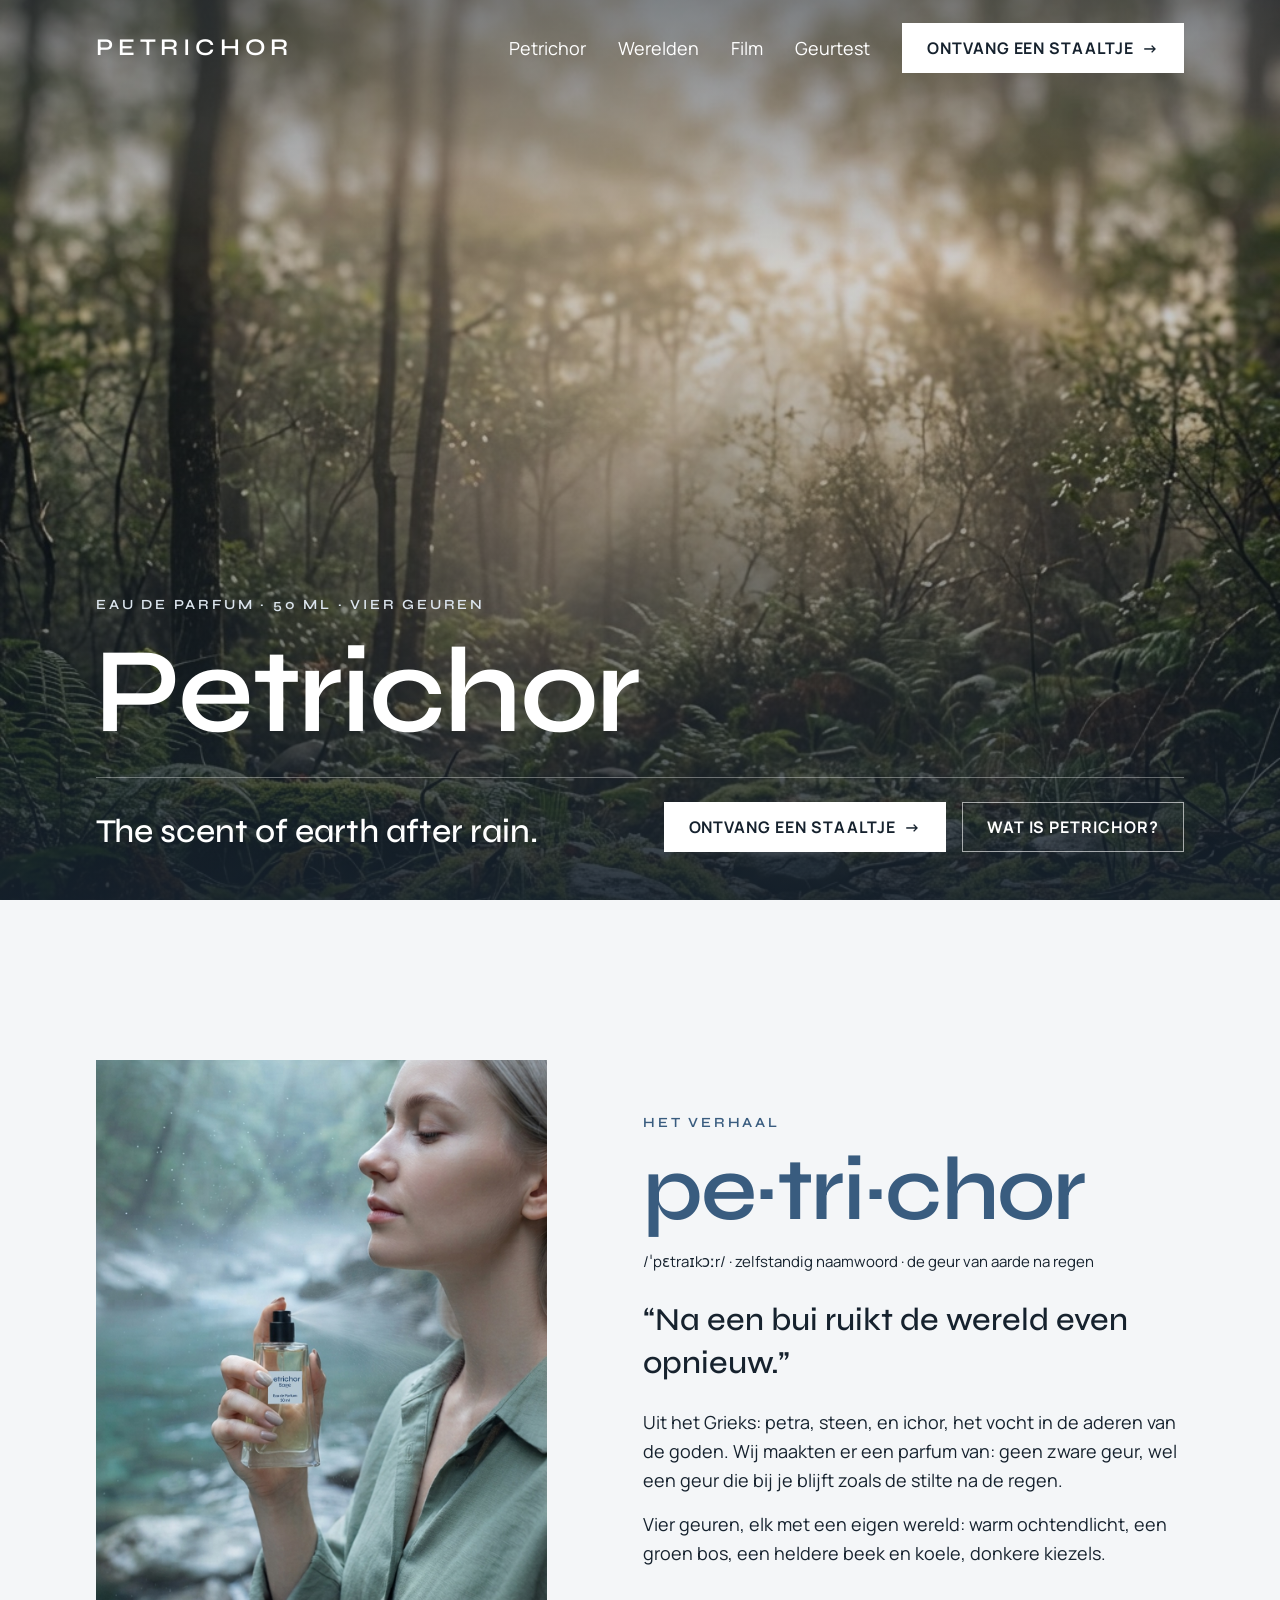
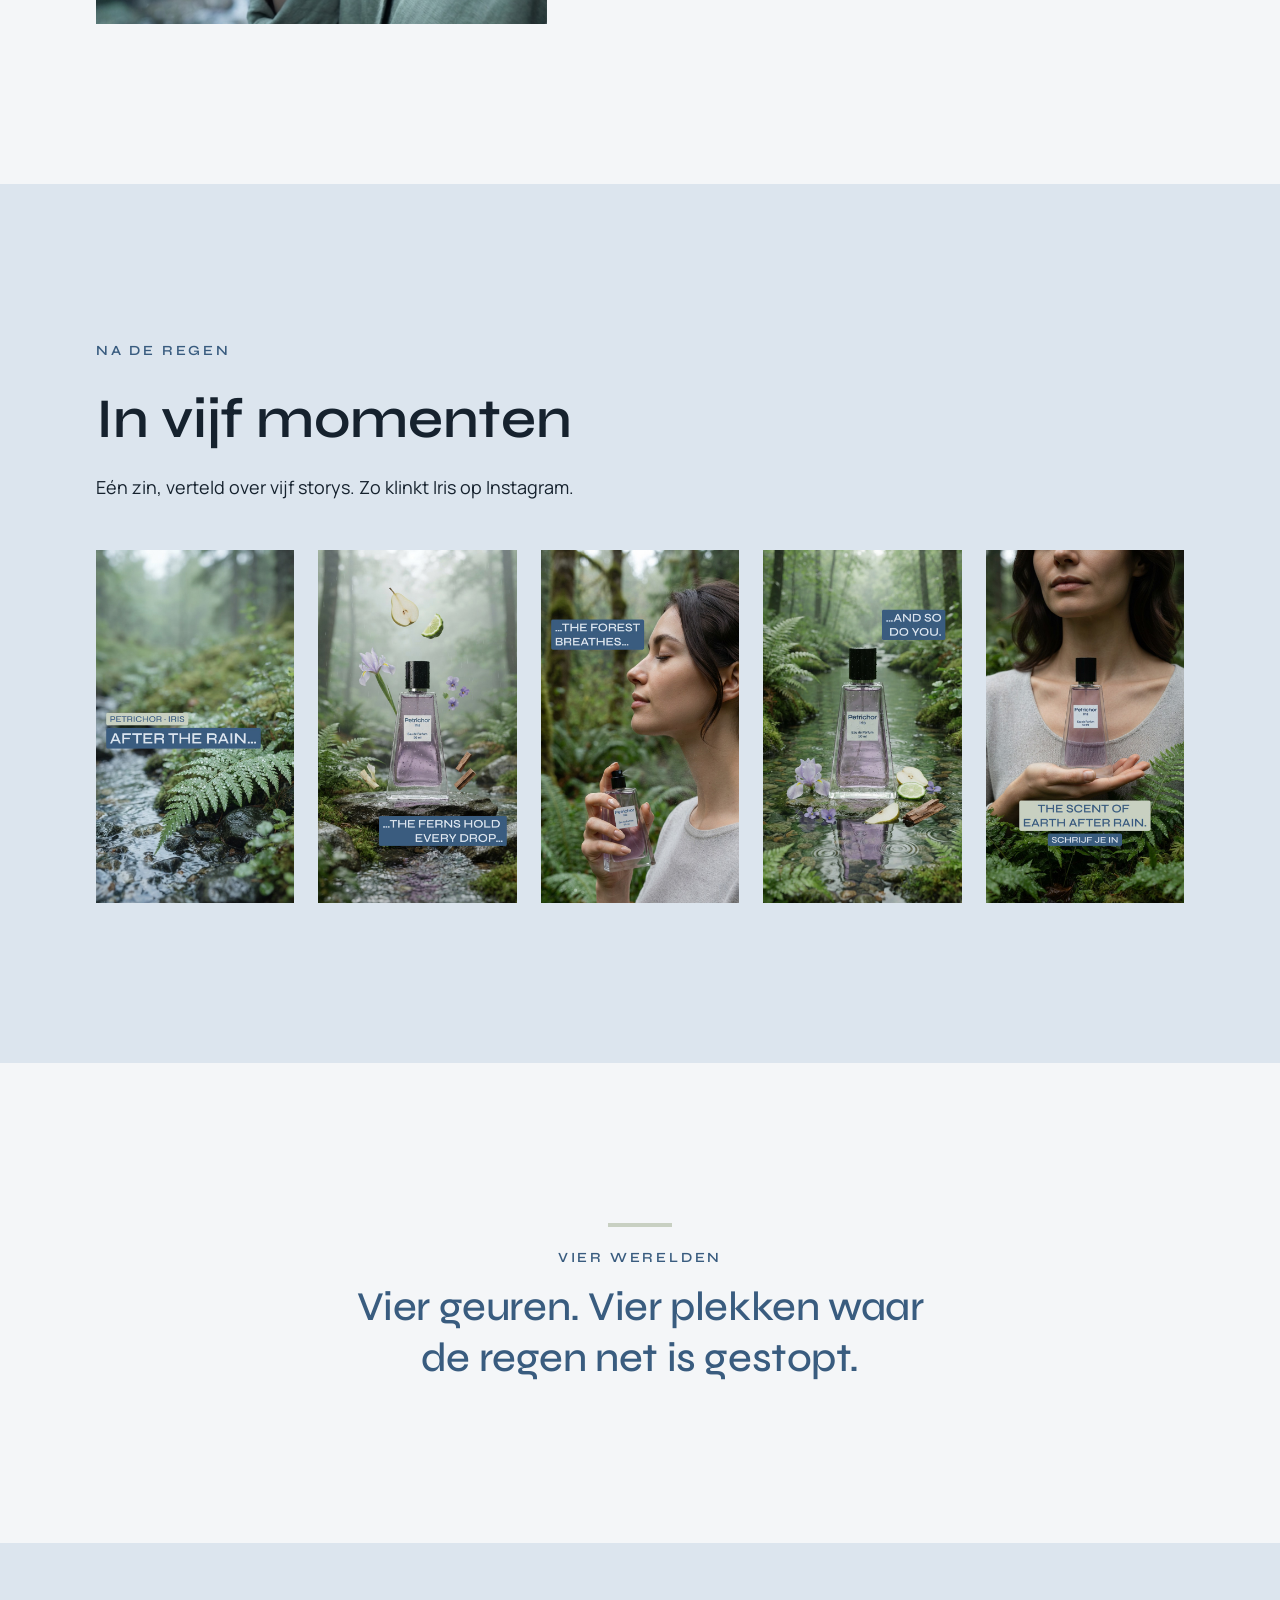
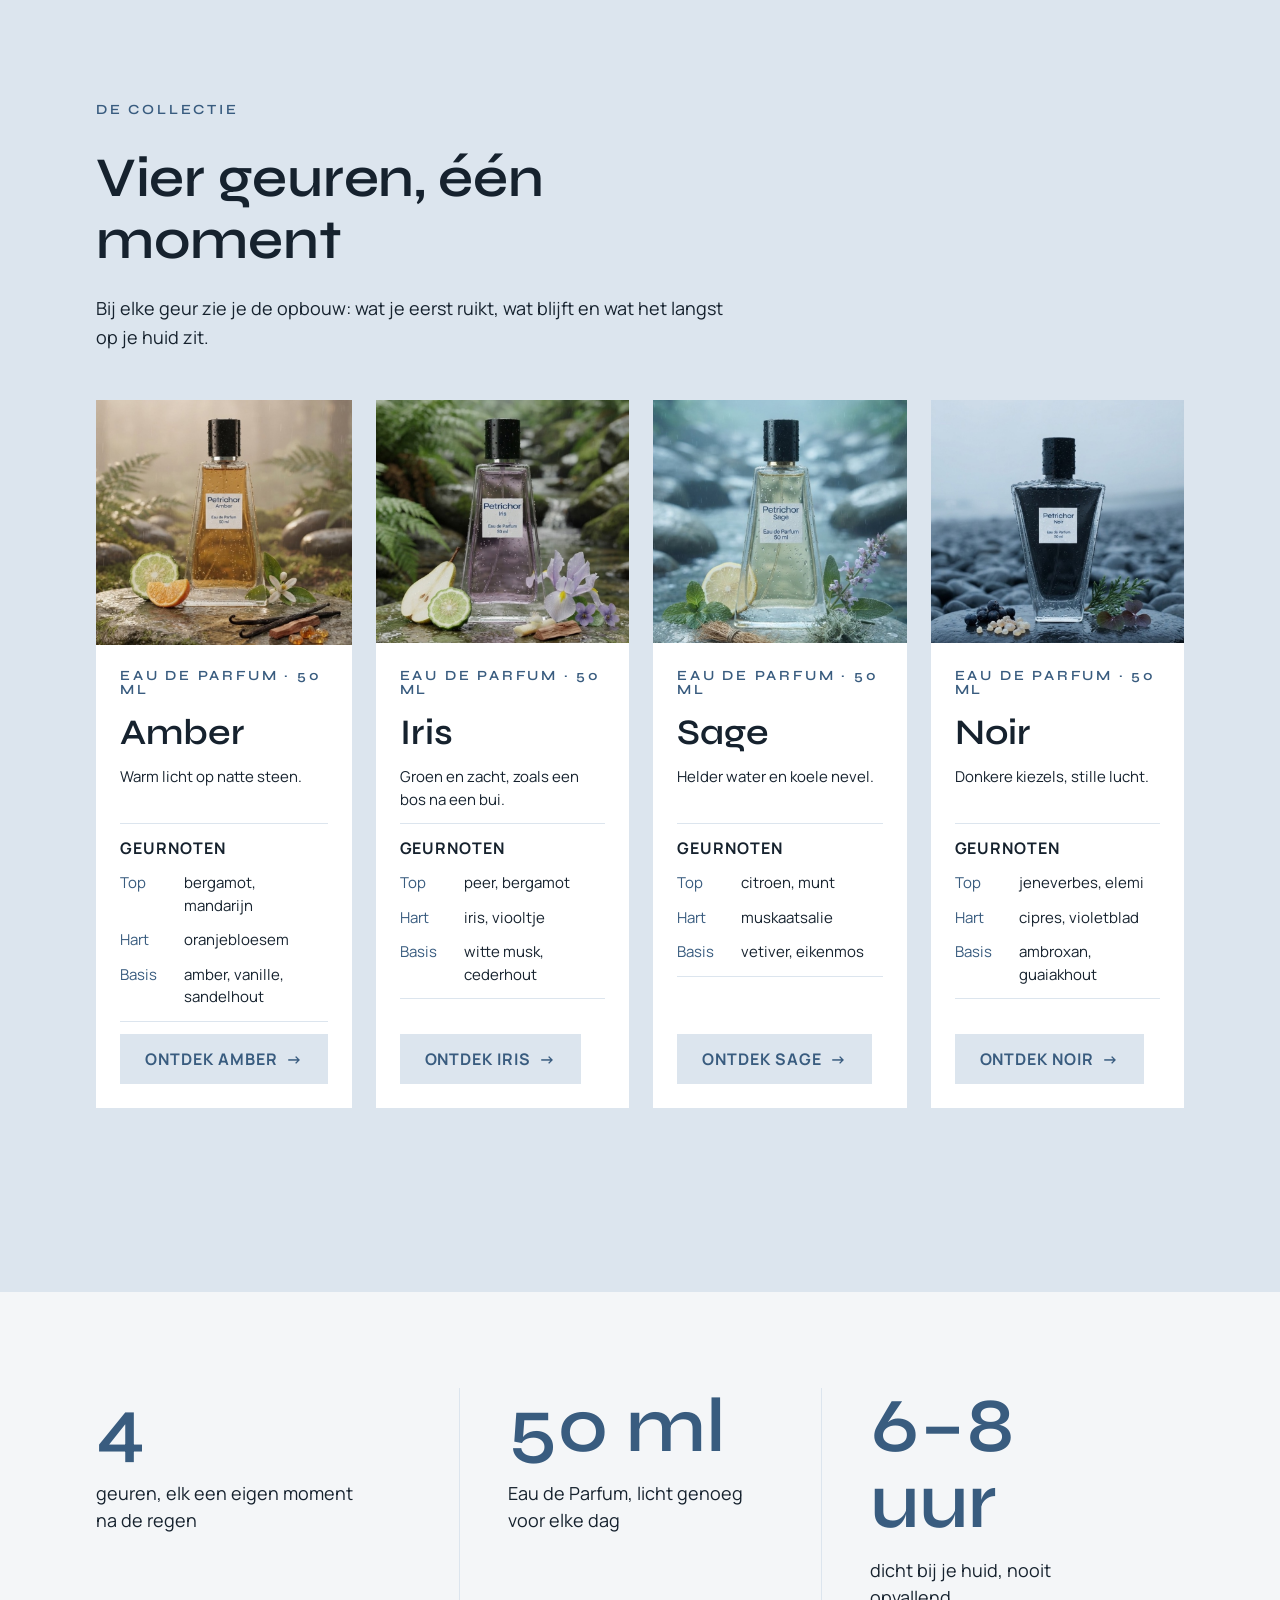
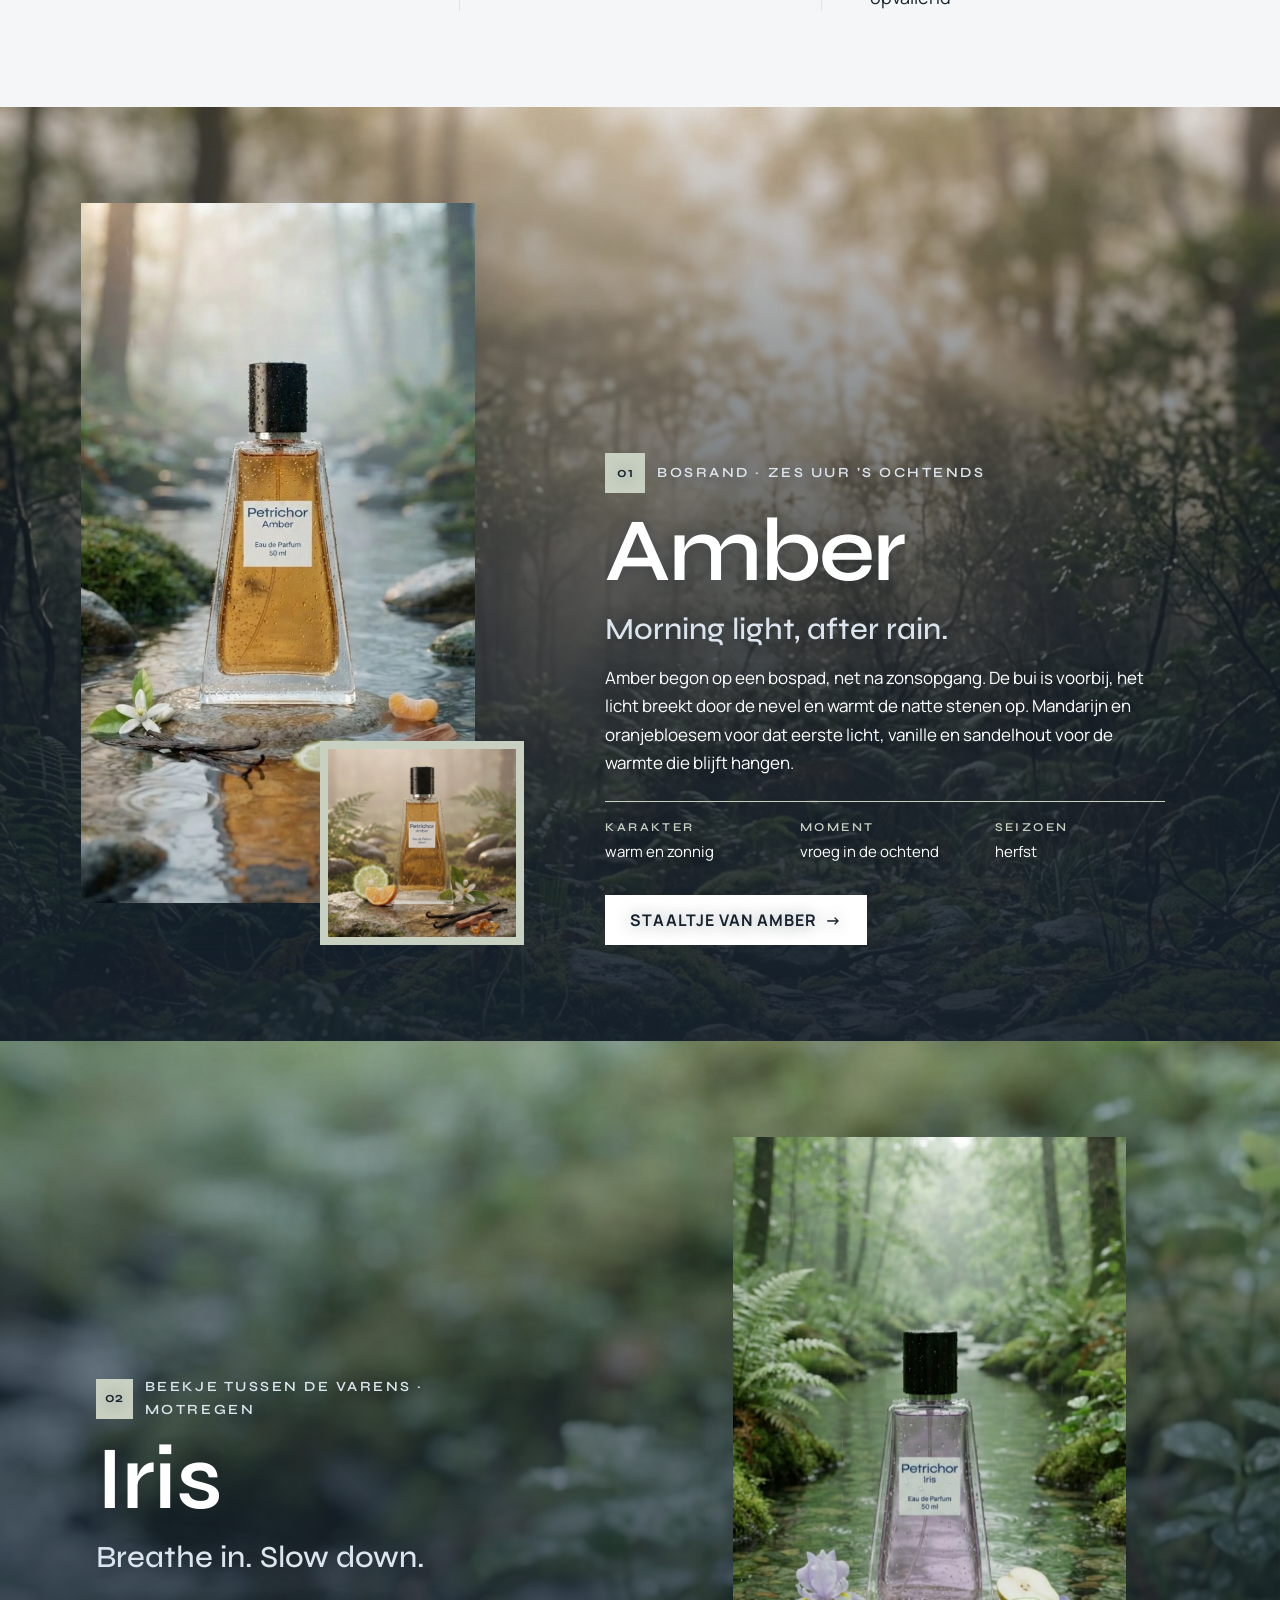
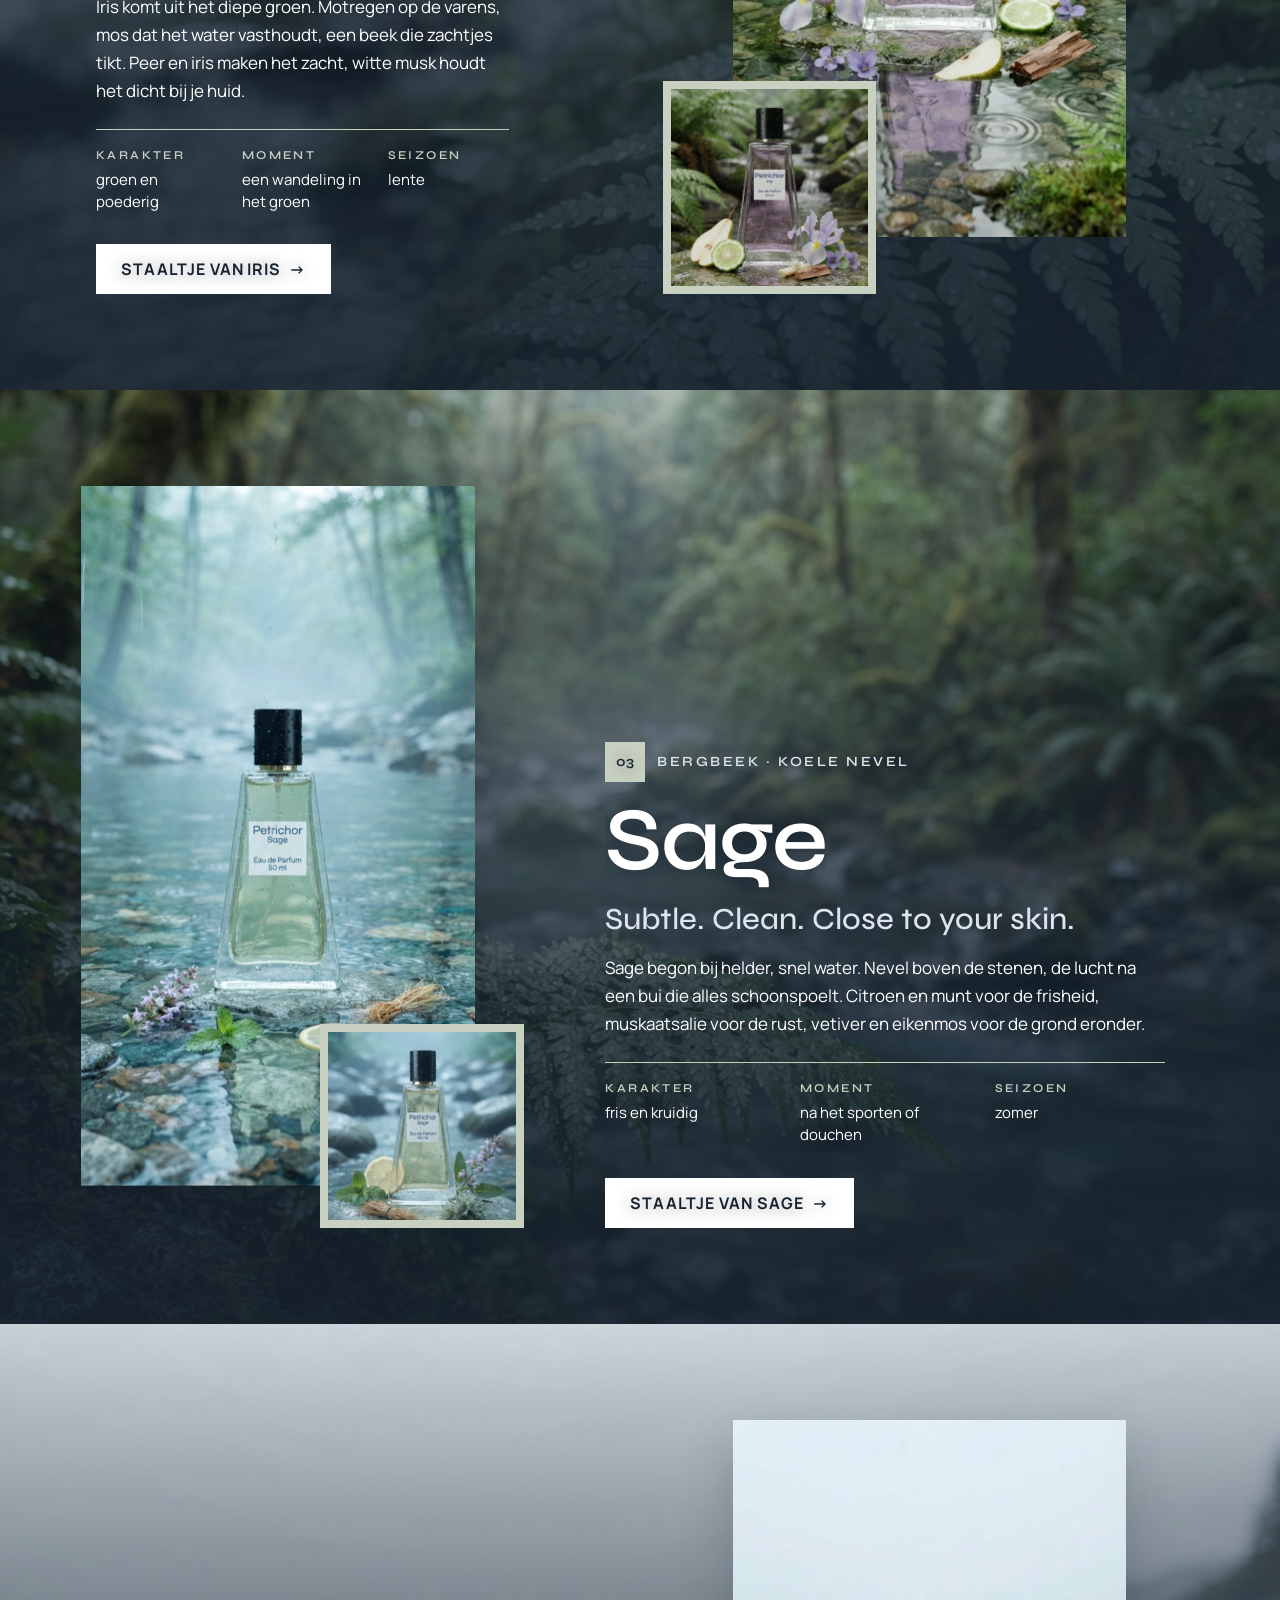
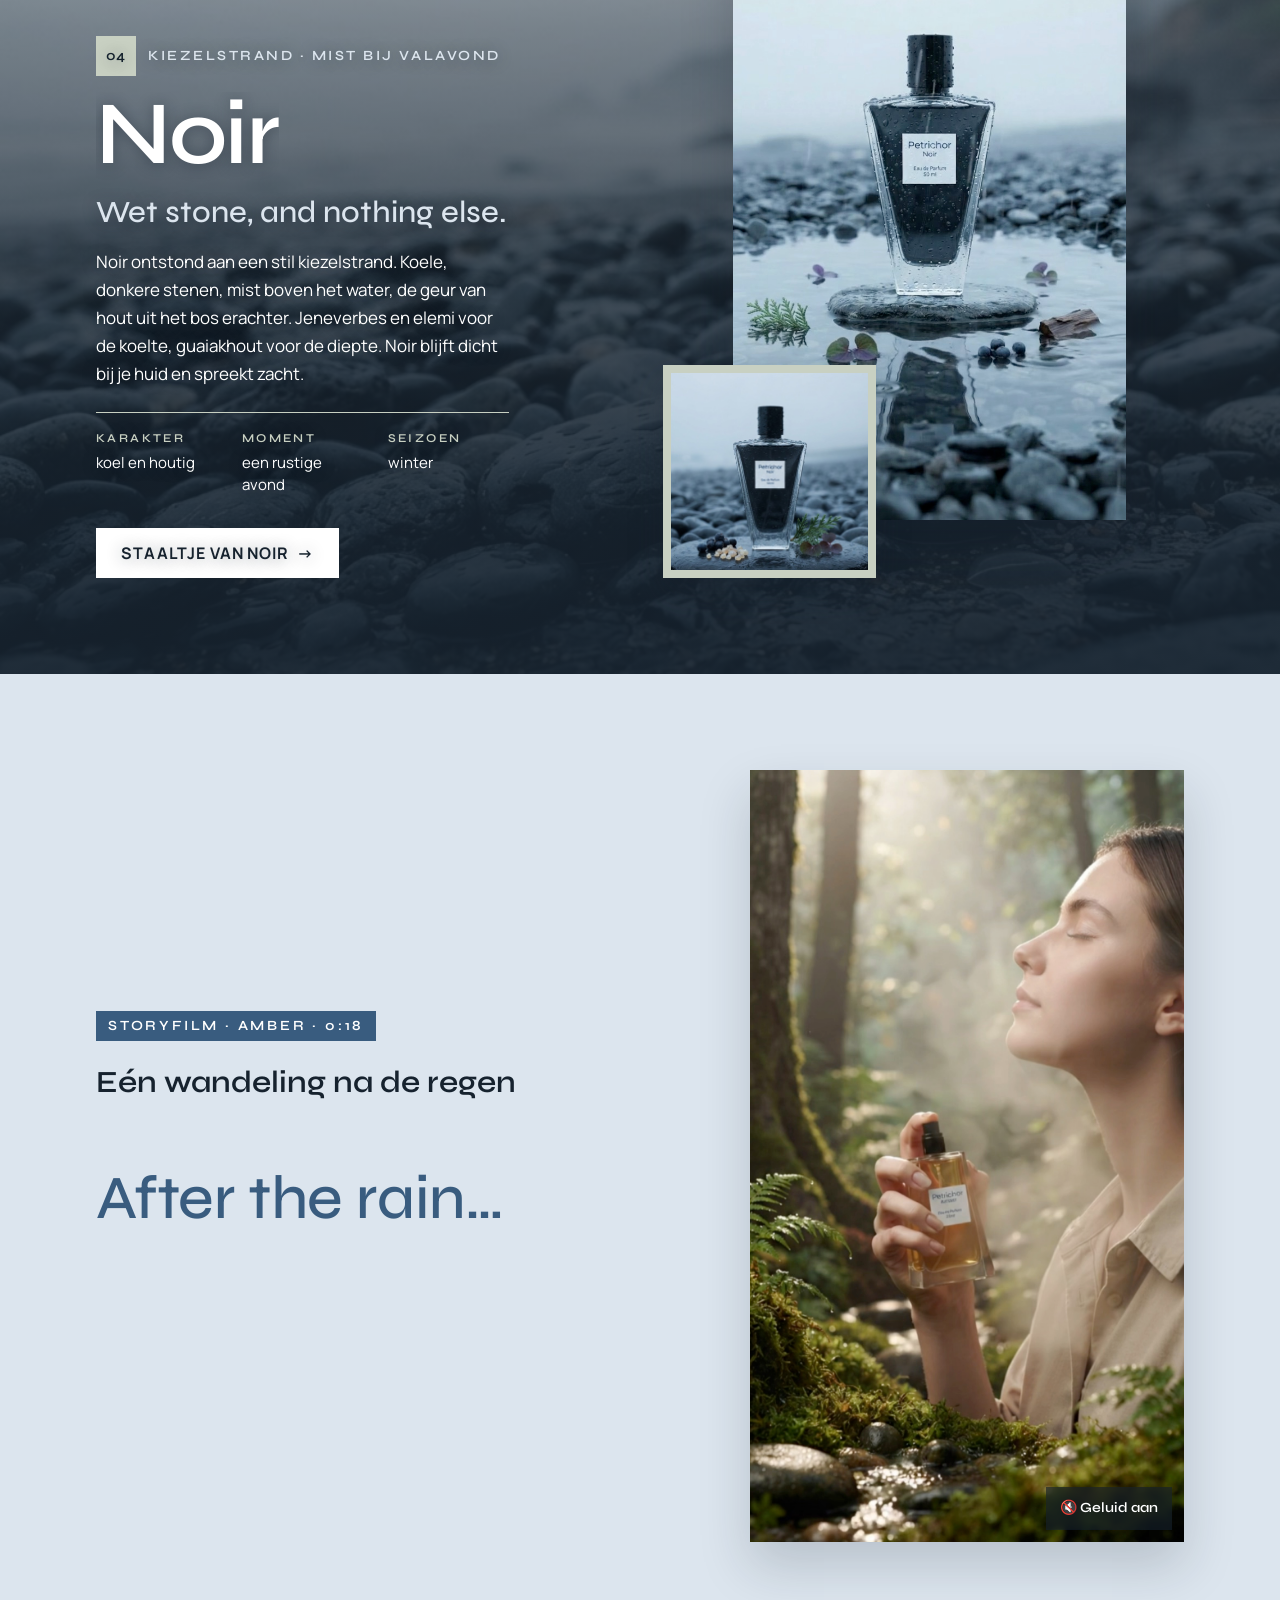
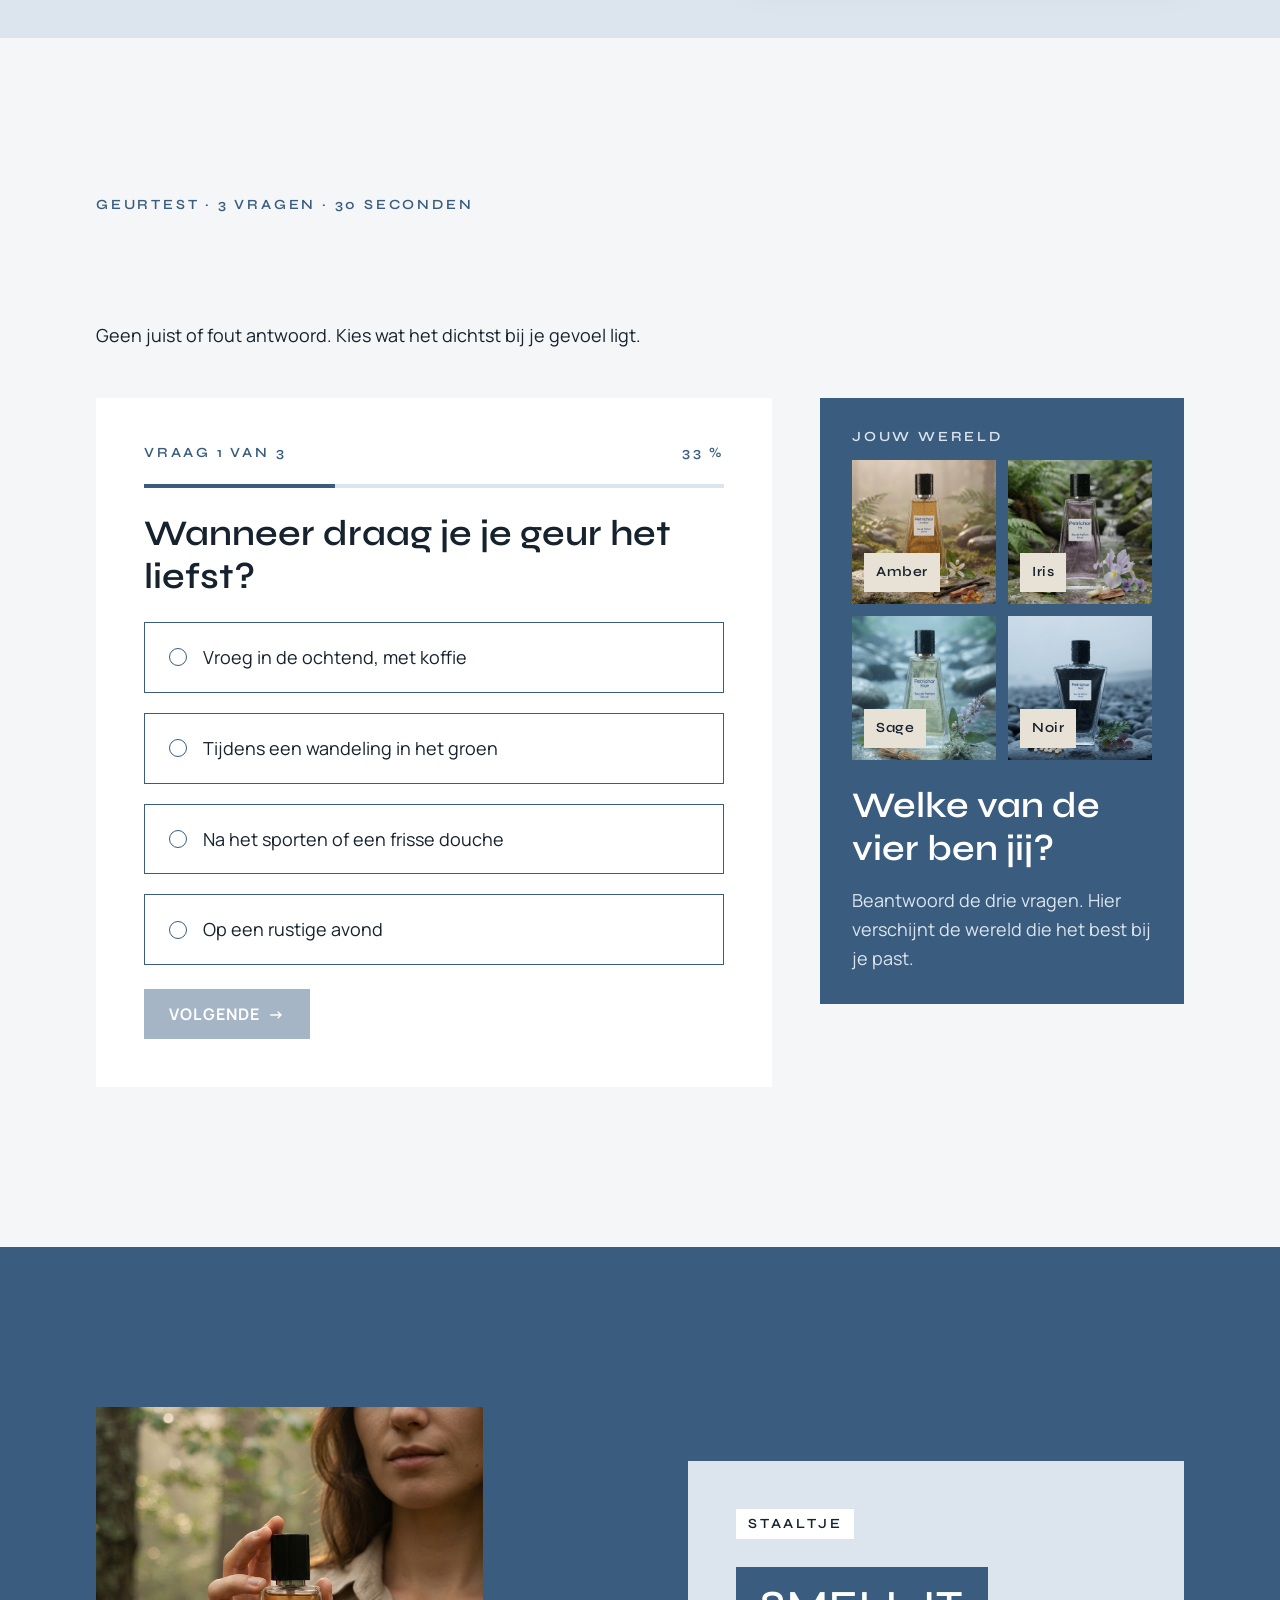
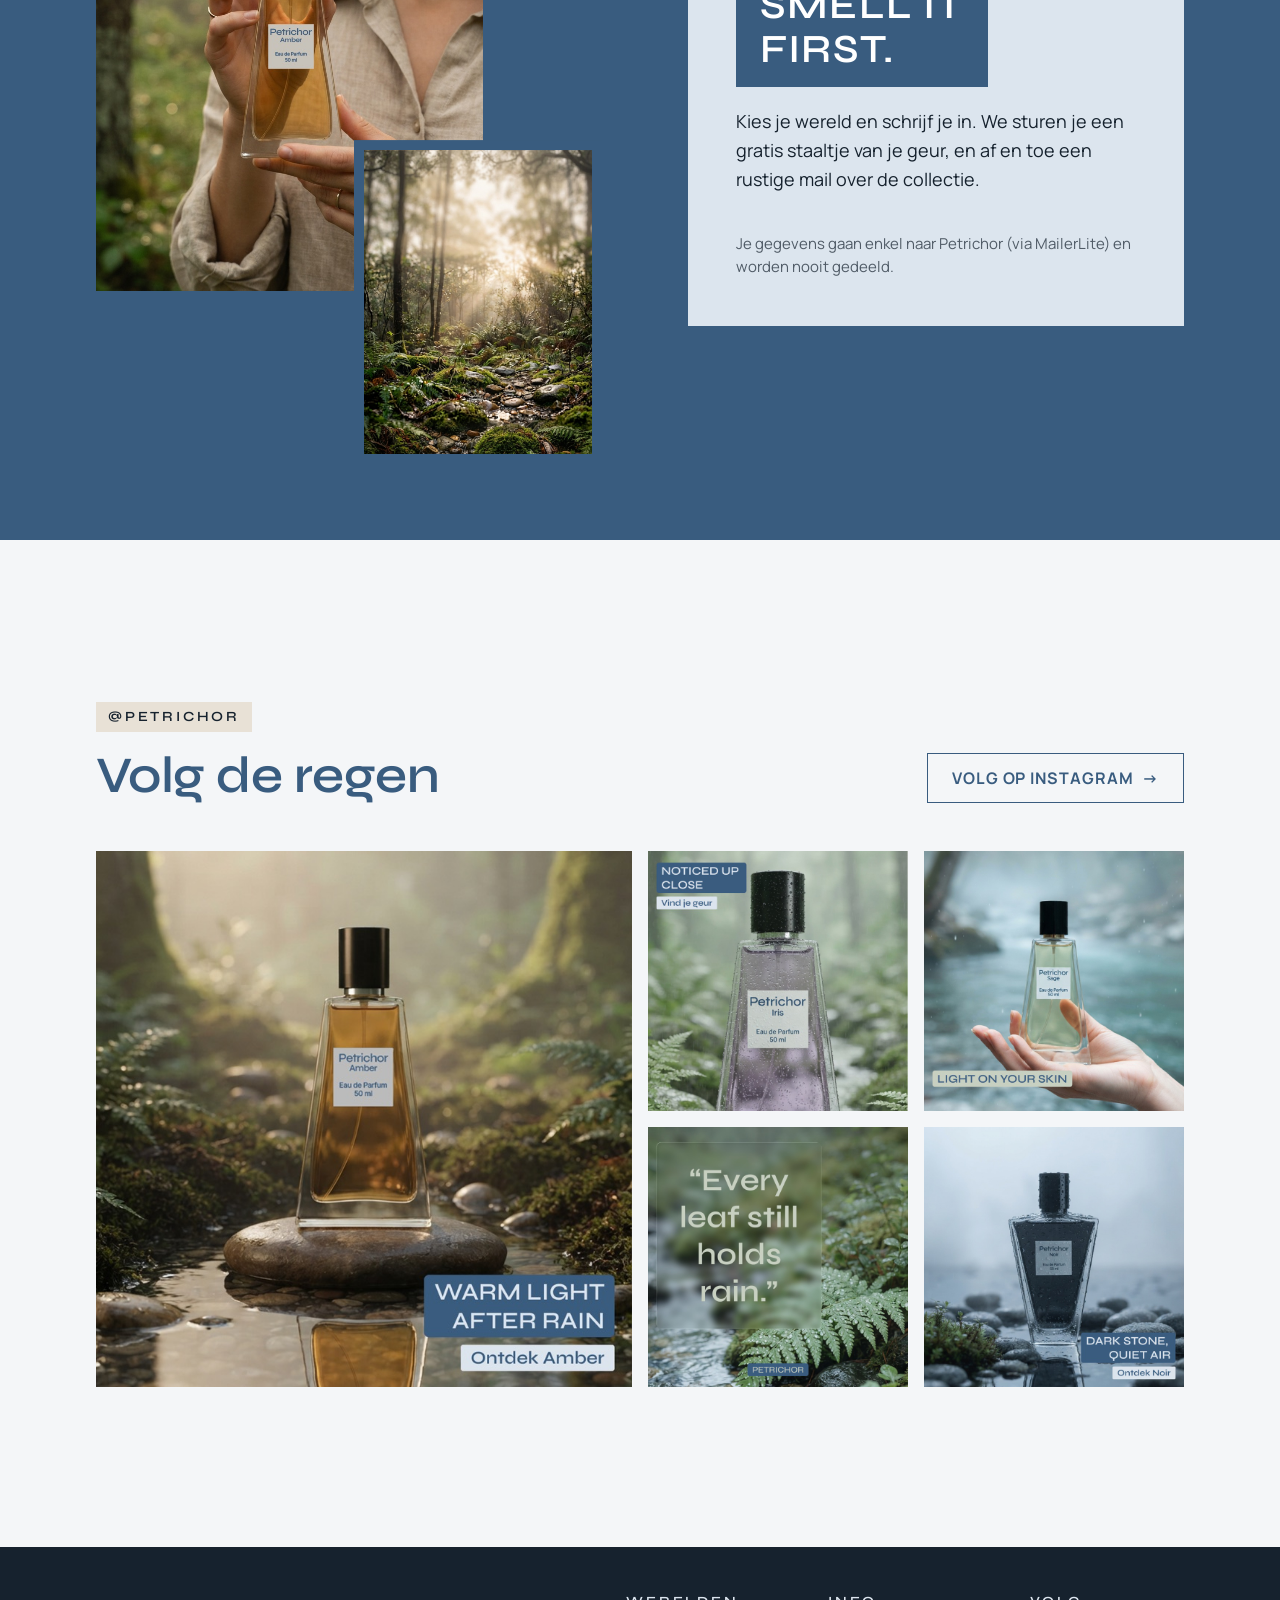
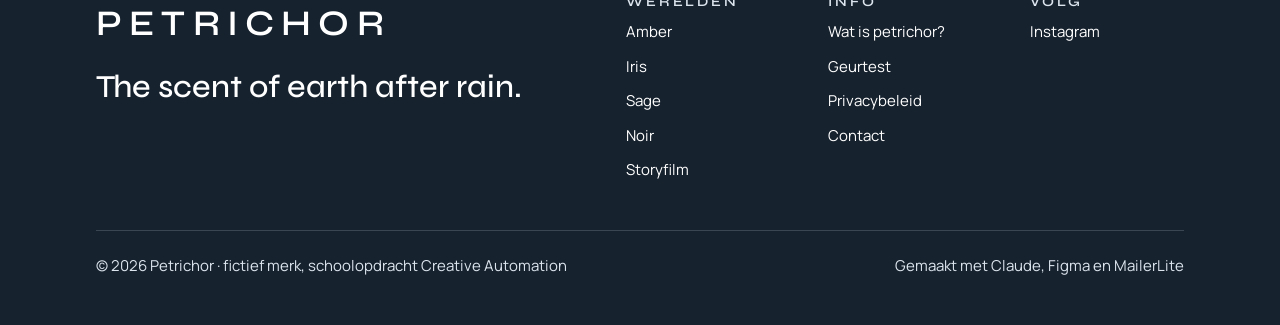
==== index.html @ 46e2a274 "Add files via upload" ====
<!doctype html>
<html lang="nl">
<head>
  <meta charset="utf-8">
  <meta name="viewport" content="width=device-width, initial-scale=1">
  <title>Petrichor · The scent of earth after rain</title>
  <meta name="description" content="Petrichor, Eau de Parfum 50 ml in vier geuren: Amber, Iris, Sage en Noir. Lees waar het woord vandaan komt, ontdek de vier werelden en ontvang een staaltje.">
  <meta property="og:title" content="Petrichor · The scent of earth after rain">
  <meta property="og:description" content="Vier geuren, vier plekken na de regen. Schrijf je in en ontvang een staaltje van je geur.">
  <meta property="og:image" content="assets/img/ontstaan_amber.jpg">
  <meta name="theme-color" content="#16222E">
  <link rel="preconnect" href="https://fonts.googleapis.com">
  <link rel="preconnect" href="https://fonts.gstatic.com" crossorigin>
  <link href="https://fonts.googleapis.com/css2?family=Manrope:wght@400;700&family=Syne:wght@500;600;700;800&display=swap" rel="stylesheet">
  <link rel="stylesheet" href="css/style.css?v=63">

  <!-- MailerLite Universal -->
  <script>
    (function(w,d,e,u,f,l,n){w[f]=w[f]||function(){(w[f].q=w[f].q||[])
    .push(arguments);},l=d.createElement(e),l.async=1,l.src=u,
    n=d.getElementsByTagName(e)[0],n.parentNode.insertBefore(l,n);})
    (window,document,'script','https://assets.mailerlite.com/js/universal.js','ml');
    ml('account', '2735843');
  </script>
  <!-- End MailerLite Universal -->
</head>
<body>
  <a class="skip" href="#main">Naar de inhoud</a>

  <!-- Navigatie: donker, ligt over de startfoto -->
  <header class="nav" id="top">
    <div class="nav__inner">
      <a class="wordmark" href="#top" aria-label="Petrichor, naar boven">Petrichor</a>
      <button class="nav__toggle" aria-expanded="false" aria-controls="nav-menu">
        <span class="nav__toggle-bar"></span><span class="nav__toggle-bar"></span>
        <span class="sr-only">Menu</span>
      </button>
      <nav class="nav__menu" id="nav-menu" aria-label="Hoofdmenu">
        <a href="#betekenis" data-nav="betekenis">Petrichor</a>
        <a href="#werelden" data-nav="werelden">Werelden</a>
        <a href="#storyfilm" data-nav="storyfilm">Film</a>
        <a href="#geurtest" data-nav="geurtest">Geurtest</a>
        <a class="btn btn--white" href="#staaltje">Ontvang een staaltje <span aria-hidden="true">→</span></a>
      </nav>
    </div>
  </header>

  <main id="main">

    <!-- Startpagina: het mistige bos over het hele scherm, het woord groot erover -->
    <section class="hero" aria-labelledby="hero-title">
      <img class="hero__img" src="assets/img/ontstaan_amber.jpg" width="1024" height="1024" alt="Een mistig bos in het ochtendlicht, net na de regen">
      <div class="container hero__inner">
        <p class="hero__kicker">Eau de Parfum · 50 ml · vier geuren</p>
        <h1 class="hero__word" id="hero-title" data-letters>Petrichor</h1>
        <div class="hero__foot">
          <p class="hero__slogan">The scent of earth after rain.</p>
          <div class="btn-row">
            <a class="btn btn--white" href="#staaltje">Ontvang een staaltje <span aria-hidden="true">→</span></a>
            <a class="btn btn--ghost" href="#betekenis">Wat is petrichor?</a>
          </div>
        </div>
      </div>
    </section>

    <!-- Betekenis en ontstaan: woordenboekpagina op blauw, met foto's die erover schuiven -->
    <section class="word" id="betekenis" aria-labelledby="word-title">
      <div class="container">
        <div class="word__split">
          <figure class="word__photo reveal">
            <img data-drift="-0.04" src="assets/img/verhaal_sage.jpg" width="1080" height="1920" loading="lazy" alt="Een vrouw met gesloten ogen verstuift Petrichor Sage bij een heldere beek in de mist">
          </figure>
          <div class="word__text reveal">
            <p class="label">Het verhaal</p>
            <h2 class="word__title" id="word-title">pe·tri·chor</h2>
            <p class="small">/ˈpɛtraɪkɔːr/ · zelfstandig naamwoord · de geur van aarde na regen</p>
            <blockquote class="quote">“Na een bui ruikt de wereld even opnieuw.”</blockquote>
            <p class="body">Uit het Grieks: petra, steen, en ichor, het vocht in de aderen van de goden. Wij maakten er een parfum van: geen zware geur, wel een geur die bij je blijft zoals de stilte na de regen.</p>
            <p class="body">Vier geuren, elk met een eigen wereld: warm ochtendlicht, een groen bos, een heldere beek en koele, donkere kiezels.</p>
          </div>
        </div>
      </div>
    </section>

    <!-- Storys -->
    <section class="section storys-section" aria-labelledby="storys-title">
      <div class="container">
        <header class="section-head">
          <p class="label">Na de regen</p>
          <h2 class="h1" id="storys-title" data-split>In vijf momenten</h2>
          <p class="body">Eén zin, verteld over vijf storys. Zo klinkt Iris op Instagram.</p>
        </header>
        <ol class="storys" role="list">
          <li><img src="assets/img/iris_story1.jpg" width="720" height="1280" loading="lazy" alt="Story 1: Petrichor Iris bij een beekje in het bos, met de tekst ‘After the rain…’"></li>
          <li><img src="assets/img/iris_story2.jpg" width="720" height="1280" loading="lazy" alt="Story 2: Petrichor Iris tussen natte varens"></li>
          <li><img src="assets/img/iris_story3.jpg" width="720" height="1280" loading="lazy" alt="Story 3: een vrouw spuit Iris in het bos, ‘…the forest breathes…’"></li>
          <li><img src="assets/img/iris_story4.jpg" width="720" height="1280" loading="lazy" alt="Story 4: Petrichor Iris op stil water met peer en viooltje"></li>
          <li><img src="assets/img/iris_story5.jpg" width="720" height="1280" loading="lazy" alt="Story 5: Petrichor Iris met de slogan ‘The scent of earth after rain.’"></li>
        </ol>
      </div>
    </section>

    <!-- Pauze: een brede foto met een grote zin -->
    <section class="band" aria-label="Sfeerbeeld">
      <div class="container band__inner">
        <div class="reveal"><p class="label">Vier werelden</p><p class="band__quote">Vier geuren. Vier plekken waar de regen net is gestopt.</p></div>
      </div>
    </section>

    <!-- De vier geuren als kaarten (uit versie 1) -->
    <section class="section section--lightblue" id="geuren" aria-labelledby="geuren-title">
      <div class="container">
        <header class="section-head">
          <p class="label">De collectie</p>
          <h2 class="h1" id="geuren-title" data-split>Vier geuren, één moment</h2>
          <p class="body">Bij elke geur zie je de opbouw: wat je eerst ruikt, wat blijft en wat het langst op je huid zit.</p>
        </header>
        <div class="cards">
          <article class="card reveal">
            <img class="card__img" src="assets/img/geur_amber.jpg?v=3" width="800" height="800" loading="lazy" alt="Petrichor Amber op natte steen in het bos, met mandarijn, oranjebloesem en vanille">
            <div class="card__body">
              <p class="label">Eau de Parfum · 50 ml</p>
              <h3 class="h2">Amber</h3>
              <p class="small">Warm licht op natte steen.</p>
              <div class="notes">
                <p class="notes__title">Geurnoten</p>
                <dl class="notes__list" id="notes-amber">
                  <div><dt>Top</dt><dd>bergamot, mandarijn</dd></div>
                  <div><dt>Hart</dt><dd>oranjebloesem</dd></div>
                  <div><dt>Basis</dt><dd>amber, vanille, sandelhout</dd></div>
                </dl>
              </div>
              <a class="btn btn--light" href="#amber">Ontdek Amber <span aria-hidden="true">→</span></a>
            </div>
          </article>
          <article class="card reveal">
            <img class="card__img" src="assets/img/geur_iris.jpg?v=3" width="800" height="800" loading="lazy" alt="Petrichor Iris bij een beekje tussen varens, met peer, iris en viooltje">
            <div class="card__body">
              <p class="label">Eau de Parfum · 50 ml</p>
              <h3 class="h2">Iris</h3>
              <p class="small">Groen en zacht, zoals een bos na een bui.</p>
              <div class="notes">
                <p class="notes__title">Geurnoten</p>
                <dl class="notes__list" id="notes-iris">
                  <div><dt>Top</dt><dd>peer, bergamot</dd></div>
                  <div><dt>Hart</dt><dd>iris, viooltje</dd></div>
                  <div><dt>Basis</dt><dd>witte musk, cederhout</dd></div>
                </dl>
              </div>
              <a class="btn btn--light" href="#iris">Ontdek Iris <span aria-hidden="true">→</span></a>
            </div>
          </article>
          <article class="card reveal">
            <img class="card__img" src="assets/img/geur_sage.jpg?v=3" width="800" height="800" loading="lazy" alt="Petrichor Sage in een heldere blauwgroene beek, met citroen, munt en salie">
            <div class="card__body">
              <p class="label">Eau de Parfum · 50 ml</p>
              <h3 class="h2">Sage</h3>
              <p class="small">Helder water en koele nevel.</p>
              <div class="notes">
                <p class="notes__title">Geurnoten</p>
                <dl class="notes__list" id="notes-sage">
                  <div><dt>Top</dt><dd>citroen, munt</dd></div>
                  <div><dt>Hart</dt><dd>muskaatsalie</dd></div>
                  <div><dt>Basis</dt><dd>vetiver, eikenmos</dd></div>
                </dl>
              </div>
              <a class="btn btn--light" href="#sage">Ontdek Sage <span aria-hidden="true">→</span></a>
            </div>
          </article>
          <article class="card reveal">
            <img class="card__img" src="assets/img/geur_noir.jpg?v=3" width="800" height="800" loading="lazy" alt="Petrichor Noir op donkere natte kiezels onder een bleke lucht, met jeneverbes">
            <div class="card__body">
              <p class="label">Eau de Parfum · 50 ml</p>
              <h3 class="h2">Noir</h3>
              <p class="small">Donkere kiezels, stille lucht.</p>
              <div class="notes">
                <p class="notes__title">Geurnoten</p>
                <dl class="notes__list" id="notes-noir">
                  <div><dt>Top</dt><dd>jeneverbes, elemi</dd></div>
                  <div><dt>Hart</dt><dd>cipres, violetblad</dd></div>
                  <div><dt>Basis</dt><dd>ambroxan, guaiakhout</dd></div>
                </dl>
              </div>
              <a class="btn btn--light" href="#noir">Ontdek Noir <span aria-hidden="true">→</span></a>
            </div>
          </article>
        </div>
      </div>
    </section>

    <!-- Drie korte feiten -->
    <section class="facts" aria-label="Petrichor in cijfers">
      <div class="container facts__grid">
        <div class="facts__item reveal">
          <p class="facts__num"><span data-count="4">4</span></p>
          <p class="facts__text">geuren, elk een eigen moment na de regen</p>
        </div>
        <div class="facts__item reveal">
          <p class="facts__num"><span data-count="50">50</span> ml</p>
          <p class="facts__text">Eau de Parfum, licht genoeg voor elke dag</p>
        </div>
        <div class="facts__item reveal">
          <p class="facts__num"><span data-count="6">6</span>–<span data-count="8">8</span> uur</p>
          <p class="facts__text">dicht bij je huid, nooit opvallend</p>
        </div>
      </div>
    </section>


    <!-- De vier werelden: elk zijn sfeerfoto als achtergrond, film en fles erbovenop -->
    <div id="werelden">

      <section class="world world--amber" id="amber" aria-labelledby="amber-title">
        <img class="world__bg" src="assets/img/ontstaan_amber.jpg" width="1024" height="1024" loading="lazy" alt="">
        <div class="container world__grid">
          <div class="world__media">
            <figure class="world__video reveal">
              <video muted loop playsinline preload="metadata" poster="assets/img/frame_amber.jpg" aria-label="Film Amber: oranjebloesem, mandarijn en vanille op stil water">
                <source src="assets/video/amber.mp4" type="video/mp4">
              </video>
            </figure>
            <img class="world__bottle reveal" src="assets/img/geur_amber.jpg" width="800" height="800" loading="lazy" alt="De fles Petrichor Amber op natte steen, met mandarijn en vanille">
          </div>
          <div class="world__text">
            <p class="world__index"><span>01</span> Bosrand · zes uur ’s ochtends</p>
            <h2 class="world__name" id="amber-title" data-split>Amber</h2>
            <p class="world__slogan">Morning light, after rain.</p>
            <p class="world__body">Amber begon op een bospad, net na zonsopgang. De bui is voorbij, het licht breekt door de nevel en warmt de natte stenen op. Mandarijn en oranjebloesem voor dat eerste licht, vanille en sandelhout voor de warmte die blijft hangen.</p>
            <dl class="world__notes">
              <div><dt>Karakter</dt><dd>warm en zonnig</dd></div>
              <div><dt>Moment</dt><dd>vroeg in de ochtend</dd></div>
              <div><dt>Seizoen</dt><dd>herfst</dd></div>
            </dl>
            <a class="btn btn--white" href="#staaltje" data-scent="Amber">Staaltje van Amber <span aria-hidden="true">→</span></a>
          </div>
        </div>
      </section>

      <section class="world world--iris world--flip" id="iris" aria-labelledby="iris-title">
        <img class="world__bg" src="assets/img/ontstaan_iris.jpg" width="768" height="1376" loading="lazy" alt="">
        <div class="container world__grid">
          <div class="world__media">
            <figure class="world__video reveal">
              <video muted loop playsinline preload="metadata" poster="assets/img/frame_iris.jpg" aria-label="Film Iris: peer, iris en viooltje tussen de varens">
                <source src="assets/video/iris.mp4" type="video/mp4">
              </video>
            </figure>
            <img class="world__bottle reveal" src="assets/img/geur_iris.jpg" width="800" height="800" loading="lazy" alt="De fles Petrichor Iris bij een beekje, met peer en viooltje">
          </div>
          <div class="world__text">
            <p class="world__index"><span>02</span> Beekje tussen de varens · motregen</p>
            <h2 class="world__name" id="iris-title" data-split>Iris</h2>
            <p class="world__slogan">Breathe in. Slow down.</p>
            <p class="world__body">Iris komt uit het diepe groen. Motregen op de varens, mos dat het water vasthoudt, een beek die zachtjes tikt. Peer en iris maken het zacht, witte musk houdt het dicht bij je huid.</p>
            <dl class="world__notes">
              <div><dt>Karakter</dt><dd>groen en poederig</dd></div>
              <div><dt>Moment</dt><dd>een wandeling in het groen</dd></div>
              <div><dt>Seizoen</dt><dd>lente</dd></div>
            </dl>
            <a class="btn btn--white" href="#staaltje" data-scent="Iris">Staaltje van Iris <span aria-hidden="true">→</span></a>
          </div>
        </div>
      </section>

      <section class="world world--sage" id="sage" aria-labelledby="sage-title">
        <img class="world__bg" src="assets/img/ontstaan_sage.jpg" width="1024" height="1024" loading="lazy" alt="">
        <div class="container world__grid">
          <div class="world__media">
            <figure class="world__video reveal">
              <video muted loop playsinline preload="metadata" poster="assets/img/frame_sage.jpg" aria-label="Film Sage: citroen, munt en salie in een heldere beek">
                <source src="assets/video/sage.mp4" type="video/mp4">
              </video>
            </figure>
            <img class="world__bottle reveal" src="assets/img/geur_sage.jpg" width="800" height="800" loading="lazy" alt="De fles Petrichor Sage in een heldere beek, met citroen en salie">
          </div>
          <div class="world__text">
            <p class="world__index"><span>03</span> Bergbeek · koele nevel</p>
            <h2 class="world__name" id="sage-title" data-split>Sage</h2>
            <p class="world__slogan">Subtle. Clean. Close to your skin.</p>
            <p class="world__body">Sage begon bij helder, snel water. Nevel boven de stenen, de lucht na een bui die alles schoonspoelt. Citroen en munt voor de frisheid, muskaatsalie voor de rust, vetiver en eikenmos voor de grond eronder.</p>
            <dl class="world__notes">
              <div><dt>Karakter</dt><dd>fris en kruidig</dd></div>
              <div><dt>Moment</dt><dd>na het sporten of douchen</dd></div>
              <div><dt>Seizoen</dt><dd>zomer</dd></div>
            </dl>
            <a class="btn btn--white" href="#staaltje" data-scent="Sage">Staaltje van Sage <span aria-hidden="true">→</span></a>
          </div>
        </div>
      </section>

      <section class="world world--noir world--flip" id="noir" aria-labelledby="noir-title">
        <img class="world__bg" src="assets/img/ontstaan_noir.jpg" width="1024" height="1024" loading="lazy" alt="">
        <div class="container world__grid">
          <div class="world__media">
            <figure class="world__video reveal">
              <video muted loop playsinline preload="metadata" poster="assets/img/frame_noir.jpg" aria-label="Film Noir: jeneverbes en cipres op donkere kiezels">
                <source src="assets/video/noir.mp4" type="video/mp4">
              </video>
            </figure>
            <img class="world__bottle reveal" src="assets/img/geur_noir.jpg" width="800" height="800" loading="lazy" alt="De fles Petrichor Noir op donkere natte kiezels, met jeneverbes">
          </div>
          <div class="world__text">
            <p class="world__index"><span>04</span> Kiezelstrand · mist bij valavond</p>
            <h2 class="world__name" id="noir-title" data-split>Noir</h2>
            <p class="world__slogan">Wet stone, and nothing else.</p>
            <p class="world__body">Noir ontstond aan een stil kiezelstrand. Koele, donkere stenen, mist boven het water, de geur van hout uit het bos erachter. Jeneverbes en elemi voor de koelte, guaiakhout voor de diepte. Noir blijft dicht bij je huid en spreekt zacht.</p>
            <dl class="world__notes">
              <div><dt>Karakter</dt><dd>koel en houtig</dd></div>
              <div><dt>Moment</dt><dd>een rustige avond</dd></div>
              <div><dt>Seizoen</dt><dd>winter</dd></div>
            </dl>
            <a class="btn btn--white" href="#staaltje" data-scent="Noir">Staaltje van Noir <span aria-hidden="true">→</span></a>
          </div>
        </div>
      </section>
    </div>

    <!-- Storyfilm: de film scherp in het midden, dezelfde scène wazig erachter -->
    <section class="story" id="storyfilm" aria-labelledby="story-title">
      <div class="container story__grid">
        <div class="story__text reveal">
          <p class="label label--tag">Storyfilm · Amber · 0:18</p>
          <h2 class="story__title" id="story-title">Eén wandeling na de regen</h2>
          <p class="story__line">
            <span data-cue="0">After the rain…</span>
            <span data-cue="3">…the light breaks through…</span>
            <span data-cue="9">…the stones keep the warmth…</span>
            <span data-cue="12">…and so do you.</span>
            <span data-cue="15">The scent of earth after rain.</span>
          </p>
        </div>
        <figure class="story__film reveal">
          <video class="story__video" muted loop playsinline autoplay preload="metadata" poster="assets/img/hero_amber.jpg"
                 aria-label="Storyfilm Petrichor Amber: een wandeling door een mistig bos na de regen, een vrouw verstuift de geur">
            <source src="assets/video/hero_amber.mp4" type="video/mp4">
          </video>
          <button type="button" class="story__sound" data-story-sound aria-pressed="false">🔇 Geluid aan</button>
        </figure>
      </div>
    </section>

    <!-- Instagram: een strook posts die traag voorbij schuift -->

    <!-- Geurtest -->
    <section class="section quiz-section" id="geurtest" aria-labelledby="geurtest-title">
      <div class="container">
        <header class="section-head">
          <p class="label">Geurtest · 3 vragen · 30 seconden</p>
          <h2 class="quiz-section__title" id="geurtest-title" data-split>In welke wereld hoor jij thuis?</h2>
          <p class="body">Geen juist of fout antwoord. Kies wat het dichtst bij je gevoel ligt.</p>
        </header>
        <div class="quiz" data-quiz>
          <form class="quiz__panel" data-quiz-form novalidate>
            <div class="quiz__progress">
              <p class="label" data-quiz-step>Vraag 1 van 3</p>
              <p class="label" data-quiz-pct>33 %</p>
            </div>
            <div class="quiz__bar" aria-hidden="true"><span data-quiz-bar></span></div>
            <fieldset class="quiz__q">
              <legend class="h2" data-quiz-question></legend>
              <div class="quiz__options" data-quiz-options></div>
            </fieldset>
            <div class="quiz__nav">
              <button type="button" class="linkbtn linkbtn--caps" data-quiz-prev>← Vorige</button>
              <button type="submit" class="btn btn--primary" data-quiz-next disabled>Volgende <span aria-hidden="true">→</span></button>
            </div>
          </form>
          <aside class="quiz__result" data-quiz-result aria-live="polite">
            <p class="label label--light">Jouw wereld</p>
            <ul class="quiz__preview" data-quiz-preview>
              <li><img src="assets/img/geur_amber.jpg" width="800" height="800" loading="lazy" alt=""><span>Amber</span></li>
              <li><img src="assets/img/geur_iris.jpg" width="800" height="800" loading="lazy" alt=""><span>Iris</span></li>
              <li><img src="assets/img/geur_sage.jpg" width="800" height="800" loading="lazy" alt=""><span>Sage</span></li>
              <li><img src="assets/img/geur_noir.jpg" width="800" height="800" loading="lazy" alt=""><span>Noir</span></li>
            </ul>
            <img class="quiz__img" data-result-img src="assets/img/geur_sage.jpg" width="800" height="800" loading="lazy" alt="" hidden>
            <p class="h2 h2--white" data-result-name>Welke van de vier ben jij?</p>
            <p class="body body--light" data-result-text>Beantwoord de drie vragen. Hier verschijnt de wereld die het best bij je past.</p>
            <a class="btn btn--light" href="#staaltje" data-result-cta hidden>Ontvang een staaltje van <span class="nowrap"><span data-result-cta-name></span> <span aria-hidden="true">→</span></span></a>
            <button type="button" class="linkbtn linkbtn--caps linkbtn--white" data-quiz-restart hidden>Test opnieuw</button>
          </aside>
        </div>
      </div>
    </section>

    <!-- Staaltje: collage van twee foto's naast het formulier -->
    <section class="sample" id="staaltje" aria-labelledby="staaltje-title">
      <div class="container sample__grid">
        <div class="sample__collage">
          <figure class="sample__photo sample__photo--main reveal">
            <img src="assets/img/staaltje_amber.jpg" width="768" height="1376" loading="lazy" alt="Een vrouw in een mistig bos houdt een fles Petrichor Amber voor zich uit">
          </figure>
          <figure class="sample__photo sample__photo--over reveal" data-drift="-0.1">
            <img src="assets/img/sfeer_amber.jpg" width="768" height="1376" loading="lazy" alt="Ochtendlicht door de nevel aan een bosrand, natte stenen op het pad">
          </figure>
        </div>
        <div class="signup reveal">
          <p class="label label--tag">Staaltje</p>
          <h2 class="slogan" id="staaltje-title">Smell it<br>first.</h2>
          <p class="body">Kies je wereld en schrijf je in. We sturen je een gratis staaltje van je geur, en af en toe een rustige mail over de collectie.</p>

          <!-- MailerLite-formulier (account 2735843, formulier 53vmC6). De stijl staat in css/style.css, blok "MailerLite". -->
          <div class="ml-slot" id="mailerlite">
            <div class="ml-embedded" data-form="53vmC6"></div>
          </div>

          <p class="small small--muted">Je gegevens gaan enkel naar Petrichor (via MailerLite) en worden nooit gedeeld.</p>
        </div>
      </div>
    </section>

    <section class="insta" id="instagram" aria-labelledby="insta-title">
      <div class="container insta__head">
        <div>
          <p class="label label--tag">@petrichor</p>
          <h2 class="insta__title" id="insta-title">Volg de regen</h2>
        </div>
        <a class="btn btn--outline" href="https://www.instagram.com/" target="_blank" rel="noopener">Volg op Instagram <span aria-hidden="true">→</span></a>
      </div>
<ul class="container insta__grid">
  <li class="insta__big"><img src="assets/img/amber_post1.jpg" width="720" height="720" loading="lazy" alt="Post Amber: de fles op een steen in warm ochtendlicht"></li>
  <li><img src="assets/img/iris_post2.jpg" width="720" height="720" loading="lazy" alt="Post Iris: close-up van de fles met druppels"></li>
  <li><img src="assets/img/sage_post3.jpg" width="720" height="720" loading="lazy" alt="Post Sage: een hand houdt de fles boven een heldere beek"></li>
  <li><img src="assets/img/iris_post5.jpg" width="720" height="720" loading="lazy" alt="Quote Iris: ‘Every leaf still holds rain.’"></li>
  <li><img src="assets/img/noir_post1.jpg" width="720" height="720" loading="lazy" alt="Post Noir: de fles op donkere natte kiezels"></li>
</ul>
    </section>
  </main>

  <footer class="footer">
    <div class="container">
      <div class="footer__cols">
        <div class="footer__brand">
          <p class="wordmark wordmark--lg">Petrichor</p>
          <p class="quote quote--white">The scent of earth after rain.</p>
        </div>
        <nav aria-label="Werelden">
          <p class="label label--light">Werelden</p>
          <a href="#amber">Amber</a><a href="#iris">Iris</a><a href="#sage">Sage</a><a href="#noir">Noir</a><a href="#storyfilm">Storyfilm</a>
        </nav>
        <nav aria-label="Info">
          <p class="label label--light">Info</p>
          <a href="#betekenis">Wat is petrichor?</a><a href="#geurtest">Geurtest</a><a href="privacy.html">Privacybeleid</a><a href="mailto:hallo@petrichor.be">Contact</a>
        </nav>
        <nav aria-label="Volg">
          <p class="label label--light">Volg</p>
          <a href="https://www.instagram.com/" target="_blank" rel="noopener">Instagram</a>
        </nav>
      </div>
      <div class="footer__bottom">
        <p>© 2026 Petrichor · fictief merk, schoolopdracht Creative Automation</p>
        <p>Gemaakt met Claude, Figma en MailerLite</p>
      </div>
    </div>
  </footer>

  <button type="button" class="to-top" data-to-top aria-label="Terug naar boven">
    <svg viewBox="0 0 24 24" width="22" height="22" aria-hidden="true"><path d="M12 19V5M5 12l7-7 7 7" fill="none" stroke="currentColor" stroke-width="2" stroke-linecap="square"/></svg>
  </button>

  <script src="js/main.js?v=60" defer></script>
</body>
</html>
---- css/style.css ----
/* ==========================================================
   Petrichor · landingspagina · versie 2 · beeld voorop, blauw en inkt
   Alle waarden komen uit de Brand Kit in Figma (pagina "Brand kit").
   ========================================================== */

:root {
  /* Kleur (02 · Kleur) */
  --color-primary: #395C7F;   /* titels, knoppen, tekstvlakken */
  --color-ink: #16222E;       /* lopende tekst, donkere vlakken */
  --color-white: #FFFFFF;     /* tekst op blauw, kaarten */
  --color-mist: #F4F6F8;      /* pagina-achtergrond */
  --color-light-blue: #DCE5EE;/* lichte knop, koele vlakken */
  --color-sand: #E8E1D6;      /* accent: kleine vlakken en randen, geen sectie-achtergrond */
  --color-sage: #C8D0C2;      /* zachte groene sectie (nooit tekst) */

  /* Typografie (03 · Typografie) */
  --font-display: "Syne", system-ui, sans-serif;
  --font-body: "Manrope", system-ui, sans-serif;

  /* Ruimte (07 · Web): 8 · 16 · 24 · 48 · 96 · 160 */
  --space-xs: 8px;
  --space-s: 16px;
  --space-m: 24px;
  --space-l: 48px;
  --space-xl: 96px;
  --space-xxl: 160px;

  --gutter: var(--space-xl);
  --section: var(--space-xxl);
  --content: 1248px;          /* 1440 - 2 × 96 */
  --nav-h: 96px;
}

@media (max-width: 1024px) {
  :root { --gutter: var(--space-l); --section: 120px; }
}
@media (max-width: 720px) {
  :root { --gutter: var(--space-m); --section: var(--space-xl); --nav-h: 72px; }
}

/* ---------- Basis ---------- */
*, *::before, *::after { box-sizing: border-box; }
html { scroll-behavior: smooth; scroll-padding-top: var(--nav-h); -webkit-text-size-adjust: 100%; }
body {
  margin: 0;
  background: var(--color-mist);
  color: var(--color-ink);
  font-family: var(--font-body);
  font-size: 18px;
  line-height: 1.6;
  -webkit-font-smoothing: antialiased;
}
img, video { display: block; max-width: 100%; }
img { height: auto; }
[hidden] { display: none !important; }
h1, h2, h3, p, figure, blockquote, dl, dd, ol, ul { margin: 0; }
ol, ul { padding: 0; list-style: none; }
a { color: inherit; }
button { font: inherit; color: inherit; background: none; border: 0; padding: 0; cursor: pointer; }
:focus-visible { outline: 2px solid var(--color-primary); outline-offset: 3px; }
.section--ink :focus-visible, .section--primary :focus-visible, .footer :focus-visible, .quiz__result :focus-visible { outline-color: var(--color-white); }

.sr-only { position: absolute; width: 1px; height: 1px; overflow: hidden; clip: rect(0 0 0 0); white-space: nowrap; }
.skip { position: absolute; left: var(--space-s); top: -100px; z-index: 100; background: var(--color-primary); color: var(--color-white); padding: var(--space-xs) var(--space-s); }
.skip:focus { top: var(--space-s); }

.container { width: 100%; max-width: calc(var(--content) + 2 * var(--gutter)); margin: 0 auto; padding: 0 var(--gutter); }
.stack > * + * { margin-top: var(--space-m); }

/* ---------- Typeschaal ---------- */
/* Display · Syne SemiBold 80 / 105 % */
.display { font-family: var(--font-display); font-weight: 600; font-size: clamp(44px, 6.4vw, 80px); line-height: 1.05; letter-spacing: -0.01em; color: var(--color-ink); }
.display--primary { color: var(--color-primary); }
/* H1 · Syne SemiBold 56 / 110 % */
.h1 { font-family: var(--font-display); font-weight: 600; font-size: clamp(34px, 4.6vw, 56px); line-height: 1.1; letter-spacing: -0.005em; color: var(--color-ink); }
.h1--white { color: var(--color-white); }
/* H2 · Syne SemiBold 36 / 120 % */
.h2 { font-family: var(--font-display); font-weight: 600; font-size: clamp(28px, 3vw, 36px); line-height: 1.2; color: var(--color-ink); }
.h2--white { color: var(--color-white); }
/* H3 · Syne SemiBold 24 / 130 % */
.h3 { font-family: var(--font-display); font-weight: 600; font-size: 24px; line-height: 1.3; color: var(--color-ink); }
.h3--white { color: var(--color-white); }
/* Slogan · Syne SemiBold 40 · kapitalen · +3 % (in donkerblauw vlak) */
.slogan {
  display: inline-block;
  background: var(--color-primary);
  color: var(--color-white);
  padding: var(--space-s) var(--space-m);
  font-family: var(--font-display); font-weight: 600;
  font-size: clamp(30px, 3.4vw, 40px); line-height: 1.1; letter-spacing: 0.03em;
  text-transform: uppercase;
}
/* Quote · Syne Medium 32 / 135 % */
.quote { font-family: var(--font-display); font-weight: 500; font-size: clamp(24px, 2.6vw, 32px); line-height: 1.35; color: var(--color-ink); }
.quote--white { color: var(--color-white); }
/* Label · Syne SemiBold 14 · kapitalen · +20 % */
.label { font-family: var(--font-display); font-weight: 600; font-size: 14px; line-height: 1; letter-spacing: 0.2em; text-transform: uppercase; color: var(--color-primary); }
.label--light { color: var(--color-light-blue); }
/* zand als accent: kleine tags */
.label--tag { display: inline-block; align-self: flex-start; padding: 8px 12px; background: var(--color-sand); color: var(--color-ink); }
/* Body · Manrope Regular 18 / 160 % */
.body { font-size: 18px; line-height: 1.6; }
.body--light { color: var(--color-light-blue); }
/* Body klein · Manrope Regular 15 / 150 % */
.small { font-size: 15px; line-height: 1.5; }
.small--light { color: var(--color-light-blue); }
.small--muted { opacity: .7; }

/* Woordmerk */
.wordmark { font-family: var(--font-display); font-weight: 600; font-size: 24px; letter-spacing: 0.2em; text-transform: uppercase; text-decoration: none; color: var(--color-ink); }
.wordmark--lg { font-size: clamp(28px, 3vw, 36px); color: var(--color-white); }

/* ---------- Knoppen (04) · Manrope Bold 16 · kapitalen · +6 % · hoeken recht ---------- */
.btn {
  display: inline-flex; align-items: center; gap: var(--space-xs);
  padding: var(--space-s) var(--space-m);
  font-family: var(--font-body); font-weight: 700; font-size: 16px; line-height: 1;
  letter-spacing: 0.06em; text-transform: uppercase; text-decoration: none; white-space: nowrap;
  border: 1px solid transparent; border-radius: 0;
  transition: background-color .25s ease, color .25s ease, border-color .25s ease;
}
.btn span { transition: transform .25s ease; }
.btn:hover span { transform: translateX(3px); }
.btn--primary { background: var(--color-primary); color: var(--color-white); }
.btn--primary:hover { background: var(--color-ink); }
.btn--primary:disabled { opacity: .45; cursor: not-allowed; }
.btn--primary:disabled:hover { background: var(--color-primary); }
.btn--primary:disabled span { transform: none; }
.btn--light { background: var(--color-light-blue); color: var(--color-primary); }
.btn--light:hover { background: var(--color-primary); color: var(--color-white); }
/* Op een blauw vlak (resultaat geurtest) wordt de lichte knop wit */
.quiz__result .btn--light:hover { background: var(--color-white); color: var(--color-primary); }
.btn--outline { border-color: var(--color-primary); color: var(--color-primary); }
.btn--outline:hover { background: var(--color-primary); color: var(--color-white); }
.btn-row { display: flex; flex-wrap: wrap; gap: var(--space-s); }

.linkbtn { font-size: 15px; color: inherit; text-decoration: none; }
.linkbtn--caps { font-weight: 700; font-size: 16px; letter-spacing: 0.06em; text-transform: uppercase; color: var(--color-primary); }
.linkbtn--white { color: var(--color-white); }
.linkbtn:hover { text-decoration: underline; text-underline-offset: 4px; }

/* ---------- Navigatie ---------- */
.nav {
  position: sticky; top: 0; z-index: 50;
  height: var(--nav-h);
  background: color-mix(in srgb, var(--color-mist) 92%, transparent);
  backdrop-filter: blur(10px);
  -webkit-backdrop-filter: blur(10px);
  transition: box-shadow .3s ease;
}
.nav.is-scrolled { box-shadow: 0 1px 0 var(--color-light-blue); }
.nav__inner { height: 100%; max-width: calc(var(--content) + 2 * var(--gutter)); margin: 0 auto; padding: 0 var(--gutter); display: flex; align-items: center; justify-content: space-between; }
.nav__menu { display: flex; align-items: center; gap: 40px; }
.nav__menu > a:not(.btn) { font-size: 18px; text-decoration: none; position: relative; }
.nav__menu > a:not(.btn)::after { content: ""; position: absolute; left: 0; right: 100%; bottom: -4px; height: 1px; background: var(--color-primary); transition: right .3s ease; }
.nav__menu > a:not(.btn):hover::after { right: 0; }
.nav__toggle { display: none; width: 44px; height: 44px; position: relative; }
.nav__toggle-bar { position: absolute; left: 10px; right: 10px; height: 1.5px; background: var(--color-ink); transition: transform .3s ease; }
.nav__toggle-bar:nth-child(1) { top: 17px; }
.nav__toggle-bar:nth-child(2) { top: 26px; }
.nav__toggle[aria-expanded="true"] .nav__toggle-bar:nth-child(1) { transform: translateY(4.5px) rotate(45deg); }
.nav__toggle[aria-expanded="true"] .nav__toggle-bar:nth-child(2) { transform: translateY(-4.5px) rotate(-45deg); }

@media (max-width: 960px) {
  .wordmark { font-size: 20px; }
  .nav__toggle { display: block; }
  .nav__menu {
    position: fixed; inset: var(--nav-h) 0 auto 0;
    flex-direction: column; align-items: flex-start; gap: var(--space-m);
    padding: var(--space-m) var(--gutter) var(--space-l);
    background: var(--color-mist);
    border-bottom: 1px solid var(--color-light-blue);
    transform: translateY(-8px); opacity: 0; visibility: hidden;
    transition: opacity .25s ease, transform .25s ease, visibility .25s;
  }
  .nav__menu.is-open { opacity: 1; transform: none; visibility: visible; }
  .nav__menu > a:not(.btn) { font-size: 22px; }
}


/* ---------- Secties ---------- */
.section { padding: var(--section) 0; }
.section--white { background: var(--color-white); }
.section--lightblue { background: var(--color-light-blue); }
.section--sand { background: var(--color-sand); }
.section--ink { background: var(--color-ink); color: var(--color-white); }
.section--primary { background: var(--color-primary); color: var(--color-white); }

.section-head { display: flex; flex-direction: column; gap: var(--space-s); margin-bottom: var(--space-l); max-width: 705px; }
.section-head .h1 { margin-top: 14px; }
.section-head .body { max-width: 640px; margin-top: var(--space-xs); }
.section-head--row { flex-direction: row; justify-content: space-between; align-items: flex-end; gap: var(--space-m); max-width: none; flex-wrap: wrap; }
.section-head--row > div { display: flex; flex-direction: column; gap: var(--space-s); }

/* Twee kolommen: beeld + tekst */
.split { display: grid; grid-template-columns: 560fr 592fr; gap: var(--space-xl); align-items: center; }
.split--form { grid-template-columns: 560fr 624fr; gap: 64px; align-items: start; }
@media (max-width: 960px) {
  .split, .split--form { grid-template-columns: 1fr; gap: var(--space-l); }
}

/* Uitsnedes zoals in Figma (tekst op het originele beeld valt weg) */
.crop { position: relative; overflow: hidden; background: var(--color-light-blue); }
.crop img { position: absolute; }
.crop--story { aspect-ratio: 560 / 700; }
.crop--story img { inset: 0; width: 100%; height: 100%; object-fit: cover; object-position: 50% 35%; }
.crop--cover { aspect-ratio: 560 / 820; }
.crop--cover img { inset: 0; width: 100%; height: 100%; object-fit: cover; object-position: 50% 45%; }


/* ---------- Geurtest ---------- */
.quiz { display: grid; grid-template-columns: 780fr 420fr; gap: var(--space-l); align-items: start; }
.quiz__panel { background: var(--color-mist); padding: var(--space-l); }
.quiz__progress { display: flex; justify-content: space-between; }
.quiz__bar { height: 4px; background: var(--color-light-blue); margin: var(--space-m) 0; }
.quiz__bar span { display: block; height: 100%; width: 33.333%; background: var(--color-primary); transition: width .4s ease; }
.quiz__q { border: 0; padding: 0; margin: 0; min-width: 0; }
.quiz__q legend { padding: 0; margin-bottom: var(--space-m); }
.quiz__options { display: flex; flex-direction: column; gap: 20px; }
.option { position: relative; display: flex; align-items: center; gap: var(--space-s); padding: 20px var(--space-m); background: var(--color-white); border: 1px solid var(--color-primary); cursor: pointer; transition: background-color .2s ease, color .2s ease; }
.option input { position: absolute; opacity: 0; pointer-events: none; }
.option__dot { width: 18px; height: 18px; flex: none; border: 1.5px solid var(--color-primary); border-radius: 50%; transition: background-color .2s ease, border-color .2s ease; }
.option:hover { background: var(--color-light-blue); }
.option:has(input:checked) { background: var(--color-primary); color: var(--color-white); }
.option:has(input:checked) .option__dot { background: var(--color-white); border-color: var(--color-white); }
.option:has(input:focus-visible) { outline: 2px solid var(--color-primary); outline-offset: 3px; }
.quiz__nav { display: flex; justify-content: space-between; align-items: center; margin-top: var(--space-m); }
.quiz__nav [data-quiz-prev][hidden] { display: inline; visibility: hidden; }

.quiz__result { background: var(--color-primary); color: var(--color-white); padding: 32px; display: flex; flex-direction: column; align-items: flex-start; gap: var(--space-s); }
.quiz__img { width: 100%; aspect-ratio: 356 / 300; object-fit: cover; }
/* Voor de test: de vier geuren als keuze, na de test enkel jouw geur groot */
.quiz__preview { list-style: none; margin: 0; padding: 0; width: 100%; display: grid; grid-template-columns: repeat(2, 1fr); gap: 12px; }
.quiz__preview li { position: relative; }
.quiz__preview img { display: block; width: 100%; aspect-ratio: 1; object-fit: cover; }
.quiz__preview span { position: absolute; left: 12px; bottom: 12px; padding: 8px 12px; background: var(--color-sand); color: var(--color-ink); font-family: var(--font-display); font-weight: 600; font-size: 14px; letter-spacing: 0.04em; }
.quiz__result .h2 { margin-top: var(--space-xs); }
.quiz__result.is-done .h2 { font-size: clamp(34px, 4.6vw, 56px); line-height: 1.1; }
.quiz__result .btn { display: inline-block; white-space: normal; text-align: left; }
.quiz__result .btn .nowrap { white-space: nowrap; }
.btn__end { white-space: nowrap; }
.quiz__result [hidden] { display: none; }

@media (max-width: 960px) {
  .quiz { grid-template-columns: 1fr; }
  .quiz__panel { padding: var(--space-m); }
  .quiz__result { padding: var(--space-m); }
  /* Op mobiel staan de vier geuren boven de vragen, compact op één rij */
  .quiz__result { order: -1; }
  .quiz__result:not(.is-done) { gap: var(--space-xs); }
  .quiz__preview { grid-template-columns: repeat(4, 1fr); gap: 8px; }
  .quiz__preview span { position: static; display: block; margin-top: 6px; padding: 0; background: none; color: var(--color-white); font-size: 13px; text-align: center; }
  .quiz__result:not(.is-done) .h2 { font-size: 22px; }
}


/* ---------- Staaltje + formulier ---------- */
.signup { background: var(--color-light-blue); padding: var(--space-l); display: flex; flex-direction: column; align-items: flex-start; gap: 20px; }
.signup .slogan { margin-top: var(--space-xs); }
.signup .label--tag { background: var(--color-white); }
.story .label--tag { background: var(--color-primary); color: var(--color-white); }
.ml-slot { width: 100%; }
@media (max-width: 960px) { .signup__img { max-width: 560px; } }
@media (max-width: 720px) { .signup { padding: var(--space-m); } }

/* ----- MailerLite (formulier 53vmC6) -----
   Zet het ingebedde MailerLite-formulier in de Brand Kit-stijl.
   MailerLite gebruikt selectors met een ID + meerdere classes en !important,
   daarom de dubbele ID (#mailerlite#mailerlite) om zeker te winnen. */
#mailerlite#mailerlite .ml-form-embedContainer,
#mailerlite#mailerlite .ml-form-embedWrapper,
#mailerlite#mailerlite .ml-form-embedBody,
#mailerlite#mailerlite .ml-form-successBody { width: 100% !important; max-width: none !important; margin: 0 !important; padding: 0 !important; background: transparent !important; border: 0 !important; border-radius: 0 !important; box-shadow: none !important; }
#mailerlite#mailerlite .ml-form-embedContainer * { font-family: var(--font-body) !important; }
#mailerlite#mailerlite .ml-form-embedBody .ml-form-embedContent { display: none !important; } /* titel staat al boven het formulier */
#mailerlite#mailerlite .ml-form-formContent { margin: 0 !important; }
#mailerlite#mailerlite .ml-form-fieldRow { margin: 0 0 20px !important; padding: 0 !important; }

/* Labels boven de velden · Manrope 15 / 150 % */
#mailerlite#mailerlite .ml-field-group > label,
#mailerlite#mailerlite .ml-form-fieldRow label:not(.checkbox) { display: block !important; margin: 0 0 var(--space-xs) !important; font-size: 15px !important; line-height: 1.5 !important; font-weight: 400 !important; color: var(--color-ink) !important; }

/* Velden · rand in hoofdkleur, hoeken recht */
#mailerlite#mailerlite input.form-control,
#mailerlite#mailerlite select.custom-select {
  height: auto !important; min-height: 0 !important;
  padding: var(--space-s) !important;
  border: 1px solid var(--color-primary) !important; border-radius: 0 !important;
  background-color: var(--color-white) !important; color: var(--color-ink) !important;
  font-size: 18px !important; line-height: 1.6 !important; box-shadow: none !important;
}
#mailerlite#mailerlite select.custom-select { padding-right: var(--space-l) !important; background-position: right var(--space-s) center !important; }
#mailerlite#mailerlite input.form-control::placeholder { color: var(--color-ink) !important; opacity: .5 !important; }
#mailerlite#mailerlite input.form-control:focus,
#mailerlite#mailerlite select.custom-select:focus { outline: 2px solid var(--color-primary) !important; outline-offset: 0 !important; }

/* Privacyzin en GDPR-vinkje · Manrope 15 / 150 % */
#mailerlite#mailerlite .ml-form-embedPermissions { margin: 0 0 20px !important; }
#mailerlite#mailerlite .ml-form-embedPermissions p,
#mailerlite#mailerlite .ml-form-embedPermissionsContent p { margin: 0 !important; font-size: 15px !important; line-height: 1.5 !important; color: var(--color-ink) !important; }
#mailerlite#mailerlite .ml-form-checkboxRow { margin: 0 0 var(--space-m) !important; }
#mailerlite#mailerlite .ml-form-checkboxRow label.checkbox { display: block !important; position: relative !important; padding-left: 32px !important; margin: 0 !important; }
#mailerlite#mailerlite .ml-form-checkboxRow .label-description { position: static !important; padding: 0 !important; }
#mailerlite#mailerlite .ml-form-checkboxRow .label-description p { margin: 0 !important; font-size: 15px !important; line-height: 1.5 !important; color: var(--color-ink) !important; }
#mailerlite#mailerlite .ml-form-checkboxRow .label-description::before,
#mailerlite#mailerlite .ml-form-checkboxRow .label-description::after { left: 0 !important; top: 2px !important; width: 20px !important; height: 20px !important; border-radius: 0 !important; }
#mailerlite#mailerlite .ml-form-checkboxRow .label-description::before { border: 1.5px solid var(--color-primary) !important; background: var(--color-white) !important; }
#mailerlite#mailerlite .ml-form-checkboxRow input[type="checkbox"]:checked + .label-description::before { background: var(--color-primary) !important; border-color: var(--color-primary) !important; }
#mailerlite#mailerlite .ml-form-checkboxRow input[type="checkbox"]:focus-visible + .label-description::before { outline: 2px solid var(--color-primary) !important; outline-offset: 2px !important; }
#mailerlite#mailerlite a { color: var(--color-primary) !important; }

/* Knop · Primair, zo breed als de tekst */
#mailerlite#mailerlite .ml-form-embedSubmit { float: none !important; width: auto !important; margin: 0 !important; text-align: left !important; }
#mailerlite#mailerlite .ml-form-embedSubmit button {
  width: auto !important; height: auto !important;
  padding: var(--space-s) var(--space-m) !important;
  background: var(--color-primary) !important; color: var(--color-white) !important;
  border: 0 !important; border-radius: 0 !important; box-shadow: none !important;
  font-weight: 700 !important; font-size: 16px !important; line-height: 1 !important;
  letter-spacing: 0.06em !important; text-transform: uppercase !important;
  transition: background-color .25s ease;
}
#mailerlite#mailerlite .ml-form-embedSubmit button.primary::after { content: " →"; }
#mailerlite#mailerlite .ml-form-embedSubmit button:hover { background: var(--color-ink) !important; }

/* Foutmeldingen */
#mailerlite#mailerlite .ml-error input.form-control,
#mailerlite#mailerlite .ml-error select.custom-select { border-color: #A3392F !important; }
#mailerlite#mailerlite .ml-error .label-description::before { border-color: #A3392F !important; }
#mailerlite#mailerlite .ml-error .label-description p,
#mailerlite#mailerlite .ml-error label { color: #A3392F !important; }

/* Bevestiging na verzenden */
#mailerlite#mailerlite .ml-form-successBody .ml-form-successContent { background: var(--color-light-blue) !important; padding: 20px var(--space-m) !important; }
#mailerlite#mailerlite .ml-form-successBody h4 { margin: 0 0 var(--space-xs) !important; font-family: var(--font-display) !important; font-weight: 600 !important; font-size: 14px !important; line-height: 1 !important; letter-spacing: 0.2em !important; text-transform: uppercase !important; color: var(--color-primary) !important; }
#mailerlite#mailerlite .ml-form-successBody p { margin: 0 !important; font-size: 18px !important; line-height: 1.6 !important; color: var(--color-ink) !important; }


/* Knoppen op donkere vlakken */
.btn--white { background: var(--color-white); color: var(--color-ink); }
.btn--white:hover { background: var(--color-light-blue); }
.btn--ghost { border-color: rgba(255, 255, 255, .6); color: var(--color-white); }
.btn--ghost:hover { background: var(--color-white); color: var(--color-ink); }

/* ---------- Instagram ---------- */
.highlights { display: flex; gap: 32px; margin-bottom: 40px; flex-wrap: wrap; }
.highlights li { display: flex; flex-direction: column; align-items: center; gap: 10px; font-size: 15px; line-height: 1.5; }
/* Sfeerbeeld 9:16 in een rond kader met een ring in de hoofdkleur */
.highlights img { width: 96px; height: 96px; border-radius: 50%; object-fit: cover; border: 3px solid var(--color-primary); padding: 3px; background: var(--color-mist); }
.grid-posts { display: grid; grid-template-columns: repeat(4, 1fr); gap: 12px; }
.grid-posts img { width: 100%; aspect-ratio: 1; object-fit: cover; }
@media (max-width: 720px) {
  .grid-posts { grid-template-columns: repeat(2, 1fr); gap: var(--space-xs); }
  .highlights { gap: var(--space-s); flex-wrap: nowrap; }
  .highlights img { width: 64px; height: 64px; padding: 2px; border-width: 2px; }
}

/* ---------- Footer ---------- */
.footer { background: var(--color-ink); color: var(--color-white); padding: var(--space-l) 0; }
.footer__cols { display: grid; grid-template-columns: 564fr 180fr 180fr 180fr; gap: var(--space-l); }
.footer__brand { display: flex; flex-direction: column; gap: 12px; }
.footer nav { display: flex; flex-direction: column; gap: 12px; }
.footer nav .label { margin-bottom: 0; }
.footer nav a { font-size: 15px; line-height: 1.5; text-decoration: none; }
.footer nav a:hover { text-decoration: underline; text-underline-offset: 4px; }
.footer__bottom { display: flex; justify-content: space-between; gap: var(--space-s); flex-wrap: wrap; margin-top: var(--space-l); padding-top: var(--space-m); border-top: 1px solid rgba(220, 229, 238, .18); font-size: 15px; line-height: 1.5; color: var(--color-light-blue); }
@media (max-width: 860px) {
  .footer__cols { grid-template-columns: repeat(3, 1fr); }
  .footer__brand { grid-column: 1 / -1; }
}
@media (max-width: 480px) { .footer__cols { grid-template-columns: 1fr 1fr; } }


/* ---------- Beweging: titels, beelden, hover ---------- */
/* Titels schuiven woord per woord omhoog */
[data-split] .w { display: inline-block; overflow: hidden; vertical-align: top; padding-bottom: .1em; margin-bottom: -.1em; }
[data-split] .w > span { display: inline-block; }
.js [data-split] .w > span { translate: 0 105%; transition: translate .9s cubic-bezier(.2, .7, .2, 1); transition-delay: calc(var(--i) * 70ms); }
.js [data-split].is-visible .w > span { translate: none; }

/* Beelden zoomen zacht uit wanneer ze in beeld komen, en schuiven trager mee bij scrollen */
.js [data-zoom] img { scale: 1.16; transition: scale 1.8s cubic-bezier(.2, .7, .2, 1); }
.js [data-zoom].is-visible img { scale: 1.08; }

/* Hover */
.quiz .option { transition: background .25s ease, border-color .25s ease, translate .25s ease; }
.quiz .option:hover { translate: 4px 0; }

/* ---------- Rustige verschijning bij scrollen ---------- */
.js .reveal { opacity: 0; transform: translateY(16px); transition: opacity .9s ease, transform .9s ease; }
.js .reveal.is-visible { opacity: 1; transform: none; }

@media (prefers-reduced-motion: reduce) {
  html { scroll-behavior: auto; }
  *, *::before, *::after { transition-duration: 0s !important; animation-duration: 0s !important; }
  .js .reveal { opacity: 1; transform: none; }
  .js [data-split] .w > span, .js [data-zoom] img { translate: none; scale: 1; }
}

/* ==========================================================
   Versie 2 · beeld voorop: grote foto's, collages, blauw en inkt
   ========================================================== */

body { background: var(--color-mist); }

/* Navigatie: doorzichtig over de startfoto, inkt zodra je scrolt */
.nav { background: transparent; backdrop-filter: none; -webkit-backdrop-filter: none; color: var(--color-white); transition: background-color .3s ease; }
.nav.is-scrolled { background: color-mix(in srgb, var(--color-mist) 78%, transparent); color: var(--color-ink); backdrop-filter: blur(16px); -webkit-backdrop-filter: blur(16px); box-shadow: 0 1px 0 var(--color-light-blue); }
.nav.is-scrolled .wordmark { color: var(--color-ink); }
.nav.is-scrolled .nav__toggle-bar { background: var(--color-ink); }
.nav.is-scrolled .nav__menu > a:not(.btn)::after { background: var(--color-primary); }
.nav.is-scrolled .btn--white { background: var(--color-primary); color: var(--color-white); }
.nav.is-scrolled .btn--white:hover { background: var(--color-ink); }
.nav.is-scrolled :focus-visible { outline-color: var(--color-primary); }
.nav .wordmark { color: var(--color-white); }
.nav__menu { gap: 32px; }
.nav__menu > a:not(.btn)::after { background: var(--color-white); }
.nav__menu > a.is-active::after { right: 0; }
.nav__toggle-bar { background: var(--color-white); }
.nav :focus-visible { outline-color: var(--color-white); }
@media (max-width: 960px) {
  .nav__menu { background: color-mix(in srgb, var(--color-mist) 82%, transparent); backdrop-filter: blur(16px); -webkit-backdrop-filter: blur(16px); color: var(--color-ink); border-bottom-color: var(--color-light-blue); }
  .nav__menu > a:not(.btn) { transition: color .2s ease, translate .25s ease; }
  .nav__menu > a:not(.btn)::after { height: 2px; background: var(--color-primary); }
  .nav__menu > a:not(.btn):hover, .nav__menu > a:not(.btn):active, .nav__menu > a.is-active { color: var(--color-primary); translate: 8px 0; }
  .nav__menu .btn--white { background: var(--color-primary); color: var(--color-white); }
  .nav__menu :focus-visible { outline-color: var(--color-primary); }
}


/* ---------- Startpagina · het mistige bos, het woord wit erover ---------- */
.hero {
  position: relative; overflow: hidden; margin-top: calc(-1 * var(--nav-h));
  min-height: 100svh; display: flex; color: var(--color-white); background: var(--color-ink);
}
.hero__img { position: absolute; inset: 0; width: 100%; height: 100%; object-fit: cover; object-position: 50% 40%; }
.js .hero__img { scale: 1.12; transition: scale 4s cubic-bezier(.2, .7, .2, 1); }
.js .hero.is-in .hero__img { scale: 1; }
.hero::after {
  content: ""; position: absolute; inset: 0;
  background:
    linear-gradient(to top, rgba(22, 34, 46, .9) 0%, rgba(22, 34, 46, .35) 45%, rgba(22, 34, 46, .2) 70%, rgba(22, 34, 46, .55) 100%);
}
.hero__inner {
  position: relative; z-index: 1; display: flex; flex-direction: column; justify-content: flex-end;
  padding-top: calc(var(--nav-h) + var(--space-l)); padding-bottom: var(--space-l);
}
.hero__kicker { font-family: var(--font-display); font-weight: 600; font-size: 14px; letter-spacing: 0.2em; text-transform: uppercase; color: var(--color-light-blue); }
.hero__word {
  font-family: var(--font-display); font-weight: 600; color: var(--color-white);
  /* het woord vult ongeveer de helft van de breedte van de inhoud */
  font-size: calc(min(var(--content), 100vw - 2 * var(--gutter)) / 9); line-height: 1; letter-spacing: -0.02em;
  white-space: nowrap; margin: var(--space-s) 0 var(--space-m) -0.02em;
}
.hero__word .l { display: inline-block; }
.js .hero__word .l { opacity: 0; translate: 0 .25em; transition: opacity 1s ease, translate 1.1s cubic-bezier(.2, .7, .2, 1); transition-delay: calc(var(--i) * 70ms + 200ms); }
.js .hero.is-in .hero__word .l { opacity: 1; translate: none; }
.hero__br { display: none; }
.hero__foot { display: flex; justify-content: space-between; align-items: flex-end; gap: var(--space-m); flex-wrap: wrap; padding-top: var(--space-m); border-top: 1px solid rgba(255, 255, 255, .35); }
.hero__slogan { font-family: var(--font-display); font-weight: 500; font-size: clamp(24px, 2.6vw, 36px); line-height: 1.2; }
.hero :focus-visible { outline-color: var(--color-white); }


/* ---------- Betekenis · rustig, zoals versie 1: foto naast tekst op mist ---------- */
.word { background: var(--color-mist); color: var(--color-ink); padding: var(--section) 0; overflow: hidden; }
.word__split { display: grid; grid-template-columns: minmax(0, 5fr) minmax(0, 6fr); gap: var(--space-xl); align-items: center; }
.word__photo { margin: 0; overflow: hidden; aspect-ratio: 4 / 5; }
.word__photo img { width: 100%; height: 112%; object-fit: cover; }
.word__text { display: flex; flex-direction: column; gap: var(--space-s); align-items: flex-start; }
.word__title { font-family: var(--font-display); font-weight: 600; font-size: clamp(48px, 7vw, 104px); line-height: 1; letter-spacing: -0.02em; color: var(--color-primary); }
.word__text .quote { margin: var(--space-xs) 0; }
.word__roots { display: grid; grid-template-columns: repeat(2, minmax(0, 1fr)); gap: var(--space-m); width: 100%; margin: var(--space-xs) 0; }
.word__roots div { padding-top: var(--space-s); border-top: 2px solid var(--color-sage); }
.word__roots dt { font-family: var(--font-display); font-weight: 600; font-size: 28px; color: var(--color-primary); }
.word__roots dd { margin: 6px 0 0; font-size: 16px; line-height: 1.6; }
.word__origin { display: grid; grid-template-columns: auto minmax(0, 1fr); gap: var(--space-m); align-items: center; margin-top: var(--space-xl); padding: var(--space-l); background: var(--color-sand); }
.word__year { font-family: var(--font-display); font-weight: 600; font-size: clamp(56px, 7vw, 96px); line-height: 1; letter-spacing: -0.02em; color: var(--color-primary); }
.word__origin .body { max-width: 60ch; }
.word__steps { display: grid; grid-template-columns: repeat(3, minmax(0, 1fr)); gap: var(--space-m); margin-top: var(--space-l); }
.word__steps li { display: flex; flex-direction: column; gap: var(--space-xs); padding-top: var(--space-s); border-top: 2px solid var(--color-sage); }
.word__steps b { font-family: var(--font-display); font-weight: 600; font-size: 14px; color: var(--color-primary); }
.word__steps strong { font-family: var(--font-display); font-weight: 600; font-size: 24px; line-height: 1.2; color: var(--color-ink); }
.word__steps span { font-size: 16px; line-height: 1.55; }


/* ---------- Pauze · foto over de volle breedte ---------- */
.band { background: var(--color-mist); color: var(--color-primary); padding: var(--section) 0; }
.band__inner { text-align: center; display: flex; flex-direction: column; align-items: center; }
.band__inner::before { content: ""; width: 64px; height: 4px; margin-bottom: var(--space-m); background: var(--color-sage); }
.band__quote { font-family: var(--font-display); font-weight: 500; font-size: clamp(28px, 3.2vw, 48px); line-height: 1.25; letter-spacing: -0.01em; max-width: 24ch; margin-top: var(--space-s); }


/* ---------- De vier werelden · de foto blijft open, enkel onderaan een donkere gloed achter de tekst ---------- */
.world { position: relative; overflow: hidden; background: var(--color-ink); color: var(--color-white); }
.world__bg { position: absolute; inset: 0; width: 100%; height: 100%; object-fit: cover; }
.world::before {
  content: ""; position: absolute; inset: 0; z-index: 1;
  background: linear-gradient(to top, rgba(22, 34, 46, .92) 0%, rgba(22, 34, 46, .78) 35%, rgba(22, 34, 46, .5) 68%, rgba(22, 34, 46, .12) 100%);
}
.world :focus-visible { outline-color: var(--color-white); }
.world__grid {
  position: relative; z-index: 2; min-height: 100svh; display: grid; grid-template-columns: minmax(0, 5fr) minmax(0, 7fr);
  gap: var(--space-xl); align-items: center; padding-top: var(--space-xl); padding-bottom: var(--space-xl);
}
.world__text { align-self: end; text-shadow: 0 1px 16px rgba(22, 34, 46, .45); }
.world--flip .world__media { order: 2; }
/* film en fles overlappen elkaar */
.world__media { position: relative; justify-self: center; padding: 0 12% 10% 0; }
.world--flip .world__media { padding: 0 0 10% 12%; }
.world__video { height: min(700px, calc(100svh - 2 * var(--space-xl))); aspect-ratio: 9 / 16; overflow: hidden; margin: 0; background: var(--color-ink); box-shadow: 0 24px 48px rgba(22, 34, 46, .22); }
.world__video video { width: 100%; height: 100%; object-fit: cover; }
.world__bottle { position: absolute; right: 0; bottom: 0; width: 46%; aspect-ratio: 1; object-fit: cover; border: 8px solid var(--color-sage); box-shadow: 0 16px 32px rgba(22, 34, 46, .3); }
.world--flip .world__bottle { right: auto; left: 0; }
.world__text { display: flex; flex-direction: column; align-items: flex-start; gap: var(--space-s); }
.world__index { display: flex; align-items: center; gap: 12px; font-family: var(--font-display); font-weight: 600; font-size: 14px; letter-spacing: 0.18em; text-transform: uppercase; color: var(--color-light-blue); }
.world__index span { display: grid; place-items: center; width: 40px; height: 40px; background: var(--color-sage); color: var(--color-ink); letter-spacing: 0.04em; }
.world__name { font-family: var(--font-display); font-weight: 600; font-size: clamp(52px, 7vw, 112px); line-height: .95; letter-spacing: -0.02em; color: var(--color-white); }
.world__slogan { font-family: var(--font-display); font-weight: 500; font-size: clamp(24px, 2.4vw, 34px); line-height: 1.25; color: var(--color-light-blue); }
.world__body { font-size: 17px; line-height: 1.65; max-width: 540px; }
.world__notes { display: grid; grid-template-columns: repeat(3, minmax(0, 1fr)); gap: var(--space-m); width: 100%; max-width: 560px; margin: var(--space-xs) 0 var(--space-s); padding-top: var(--space-s); border-top: 1px solid var(--color-sage); }
.world__notes dt { font-family: var(--font-display); font-weight: 600; font-size: 12px; letter-spacing: 0.2em; text-transform: uppercase; color: var(--color-sage); }
.world__notes dd { margin-top: 4px; font-size: 15px; line-height: 1.45; }


/* ---------- Storyfilm · de film loopt rechts, de storyline volgt links ---------- */
.story { position: relative; background: var(--color-light-blue); color: var(--color-ink); padding: var(--space-xl) 0; }
.story__grid { display: grid; grid-template-columns: minmax(0, 1fr) auto; gap: var(--space-xl); align-items: center; }
.story__text { display: flex; flex-direction: column; gap: var(--space-s); align-items: flex-start; }
.story__title { font-family: var(--font-display); font-weight: 600; font-size: clamp(26px, 2.4vw, 36px); line-height: 1.15; color: var(--color-ink); margin-top: var(--space-xs); }
/* de vijf zinnen liggen op elkaar; enkel die van het huidige moment is zichtbaar */
.story__line { display: grid; width: 100%; margin-top: var(--space-l); }
.story__line > span {
  grid-area: 1 / 1; align-self: start;
  font-family: var(--font-display); font-weight: 500; font-size: clamp(40px, 4.8vw, 76px); line-height: 1.1; letter-spacing: -0.01em; color: var(--color-primary);
}
/* de oude zin verdwijnt snel, de nieuwe komt woord per woord op, gelijk met de beeldwissel */
.story__line .w { display: inline-block; opacity: 0; translate: 0 .3em; transition: opacity .3s ease, translate .3s ease; }
.story__line .is-current .w { opacity: 1; translate: none; transition: opacity .6s ease, translate .7s cubic-bezier(.2, .7, .2, 1); transition-delay: calc(.15s + var(--w) * 160ms); }
.story__film { position: relative; justify-self: end; height: min(880px, calc(100svh - var(--nav-h) - 2 * var(--space-s))); aspect-ratio: 9 / 16; overflow: hidden; margin: 0; background: #0d151d; box-shadow: 0 24px 48px rgba(22, 34, 46, .18); }
/* scale verbergt de donkere rand van ~4px die in de film zelf zit */
.story__video { width: 100%; height: 100%; object-fit: cover; scale: 1.02; }
.story__sound {
  position: absolute; right: 12px; bottom: 12px; padding: 10px 14px; background: rgba(22, 34, 46, .6); color: var(--color-white);
  font-family: var(--font-display); font-weight: 600; font-size: 14px; backdrop-filter: blur(6px); -webkit-backdrop-filter: blur(6px); transition: background-color .25s ease;
}
.story__sound:hover { background: var(--color-primary); }
.story__film :focus-visible { outline-color: var(--color-white); outline-offset: -4px; }


/* ---------- Instagram · één grote post met kleinere ernaast ---------- */
.insta { background: var(--color-mist); color: var(--color-ink); padding: var(--section) 0; }
.insta__head { display: flex; justify-content: space-between; align-items: flex-end; gap: var(--space-m); flex-wrap: wrap; margin-bottom: var(--space-l); }
.insta__title { font-family: var(--font-display); font-weight: 600; font-size: clamp(36px, 4vw, 60px); line-height: 1.08; letter-spacing: -0.01em; color: var(--color-primary); margin-top: var(--space-s); }
.insta__grid { display: grid; grid-template-columns: repeat(4, minmax(0, 1fr)); gap: var(--space-s); }
.insta__grid li { overflow: hidden; }
.insta__grid img { width: 100%; height: 100%; aspect-ratio: 1; object-fit: cover; }
.insta__big { grid-column: span 2; grid-row: span 2; }


/* ---------- Geurtest · op inkt ---------- */
.quiz-section { background: var(--color-mist); color: var(--color-ink); }
.quiz-section .quiz__panel { background: var(--color-white); }
.quiz-section__title { font-family: var(--font-display); font-weight: 600; font-size: clamp(36px, 4vw, 60px); line-height: 1.08; letter-spacing: -0.01em; color: var(--color-primary); margin-top: 14px; }
.quiz-section .section-head { max-width: 860px; }
.quiz-section .quiz__panel { color: var(--color-ink); }
.quiz-section .quiz__panel :focus-visible { outline-color: var(--color-primary); }


/* ---------- Staaltje · collage naast het formulier, op blauw ---------- */
/* lichter blauw dan de hoofdkleur, zodat het lichtblauwe formulier erop blijft opvallen */
.sample { --sample-bg: var(--color-primary); background: var(--sample-bg); padding: var(--section) 0; overflow: hidden; }
.sample__grid { display: grid; grid-template-columns: minmax(0, 6fr) minmax(0, 6fr); gap: var(--space-xl); align-items: center; }
.sample__collage { position: relative; padding: 0 22% 18% 0; }
.sample__photo { margin: 0; overflow: hidden; }
.sample__photo img { width: 100%; height: 100%; object-fit: cover; }
.sample__photo--main { aspect-ratio: 4 / 5; }
.sample__photo--over { position: absolute; right: 0; bottom: 0; width: 46%; aspect-ratio: 3 / 4; box-shadow: 0 0 0 10px var(--sample-bg); }


/* ==========================================================
   Uit versie 1: storys, geurkaarten en feiten
   ========================================================== */
/* ---------- Storys ---------- */
.storys { display: grid; grid-template-columns: repeat(5, 1fr); gap: var(--space-m); }
.storys img { width: 100%; aspect-ratio: 9 / 16; object-fit: cover; }
@media (max-width: 960px) {
  .storys {
    grid-template-columns: none; grid-auto-flow: column; grid-auto-columns: 62%;
    overflow-x: auto; scroll-snap-type: x mandatory; gap: var(--space-s);
    margin: 0 calc(-1 * var(--gutter)); padding: 0 var(--gutter);
    scrollbar-width: none;
  }
  .storys::-webkit-scrollbar { display: none; }
  .storys li { scroll-snap-align: start; }
}
@media (min-width: 600px) and (max-width: 960px) { .storys { grid-auto-columns: 34%; } }

/* ---------- Geurkaarten ---------- */
/* Elke kaart deelt dezelfde rijen (beeld, label, titel, zin, noten, knop), zodat alles op één lijn staat */
.cards { display: grid; grid-template-columns: repeat(4, 1fr); column-gap: var(--space-m); row-gap: 0; }
.card { background: var(--color-white); display: grid; grid-row: span 6; grid-template-rows: subgrid; row-gap: 0; margin-bottom: var(--space-m); }
.card__img { width: 100%; aspect-ratio: 294 / 282; object-fit: cover; }
.card__body { grid-row: 2 / span 5; display: grid; grid-template-rows: subgrid; row-gap: 12px; justify-items: start; align-items: start; padding: var(--space-m); }
.card__body .h2 { margin-top: 2px; }
.card__body .btn { margin-top: 0; }

.notes { width: 100%; border-top: 1px solid var(--color-light-blue); border-bottom: 1px solid var(--color-light-blue); padding: 12px 0; }
.notes__title {
  font-weight: 700; font-size: 16px; line-height: 1; letter-spacing: 0.06em; text-transform: uppercase; color: var(--color-ink);
  padding: 4px 0;
}
.notes__list { display: grid; margin-top: 12px; }
.notes__list > div { display: flex; gap: 12px; font-size: 15px; line-height: 1.5; }
.notes__list > div + div { margin-top: 12px; }
.notes__list dt { width: 52px; flex: none; color: var(--color-primary); }

@media (max-width: 1100px) { .cards { grid-template-columns: repeat(2, 1fr); } }
@media (max-width: 600px) { .cards { grid-template-columns: 1fr; } }
/* ---------- Drie korte feiten ---------- */
.facts { padding: var(--space-xl) 0; }
.facts__grid { display: grid; grid-template-columns: repeat(3, 1fr); }
.facts__item { padding: 0 var(--space-l); border-left: 1px solid var(--color-light-blue); }
.facts__item:first-child { padding-left: 0; border-left: 0; }
.facts__num { font-family: var(--font-display); font-weight: 600; font-size: clamp(48px, 6vw, 80px); line-height: 1; color: var(--color-primary); font-variant-numeric: tabular-nums; }
.facts__text { margin-top: var(--space-s); max-width: 260px; font-size: 18px; line-height: 1.5; }
.facts__item:nth-child(2) { transition-delay: .15s; }
.facts__item:nth-child(3) { transition-delay: .3s; }
@media (max-width: 720px) {
  .facts__grid { grid-template-columns: 1fr; gap: var(--space-m); }
  .facts__item { padding: var(--space-m) 0 0; border-left: 0; border-top: 1px solid var(--color-light-blue); }
  .facts__item:first-child { padding-top: 0; border-top: 0; }
}


/* plaats binnen versie 2 */
.storys-section { background: var(--color-light-blue); }
#geuren { background: var(--color-light-blue); }
.facts { background: var(--color-mist); }


/* ---------- Kleinere schermen ---------- */
@media (max-width: 960px) {
  .word__split, .sample__grid { grid-template-columns: 1fr; gap: var(--space-l); }
  .word__photo { max-width: 520px; }
  .word__steps { grid-template-columns: 1fr; }
  .world__grid { grid-template-columns: minmax(0, 1fr); gap: var(--space-l); min-height: 0; }
  .world__media, .world--flip .world__media { order: 2; padding: 0 12% 10% 0; justify-self: start; }
  .world--flip .world__bottle { left: auto; right: 0; }
  .world__video { height: auto; width: min(68vw, 360px); }
  .world::before { background: linear-gradient(to bottom, rgba(22, 34, 46, .88) 0%, rgba(22, 34, 46, .7) 55%, rgba(22, 34, 46, .35) 100%); }
  .story__grid { grid-template-columns: minmax(0, 1fr); justify-items: start; gap: var(--space-m); }
  .story__line { margin-top: var(--space-s); }
  .story__film { height: auto; width: min(100%, 460px); justify-self: center; }
  .sample__collage { max-width: 520px; }
}
@media (max-width: 600px) {
  .hero__word { font-size: calc((100vw - 2 * var(--gutter)) / 5.6); }
  .world__notes { grid-template-columns: 1fr; gap: var(--space-xs); }
  .word__roots, .word__origin { grid-template-columns: 1fr; }
  .word__origin { gap: var(--space-xs); padding: var(--space-m); }
  .insta__grid { grid-template-columns: repeat(2, minmax(0, 1fr)); gap: var(--space-xs); }
}

/* ---------- Terug naar boven ---------- */
.to-top {
  position: fixed; right: var(--space-m); bottom: var(--space-m); z-index: 40;
  display: grid; place-items: center; width: 52px; height: 52px;
  background: var(--color-primary); color: var(--color-white); border: 0; cursor: pointer;
  box-shadow: 0 8px 24px rgba(22, 34, 46, .18);
  opacity: 0; visibility: hidden; translate: 0 12px;
  transition: opacity .3s ease, translate .3s ease, visibility .3s, background-color .2s ease;
}
.to-top.is-visible { opacity: 1; visibility: visible; translate: none; }
.to-top:hover { background: var(--color-ink); }
.to-top:focus-visible { outline: 2px solid var(--color-ink); outline-offset: 3px; }
@media (max-width: 600px) { .to-top { right: var(--space-s); bottom: var(--space-s); width: 48px; height: 48px; } }
@media (prefers-reduced-motion: reduce) {
  .js .hero__img { scale: 1; }
  .js .hero__word .l { opacity: 1; translate: none; }
}
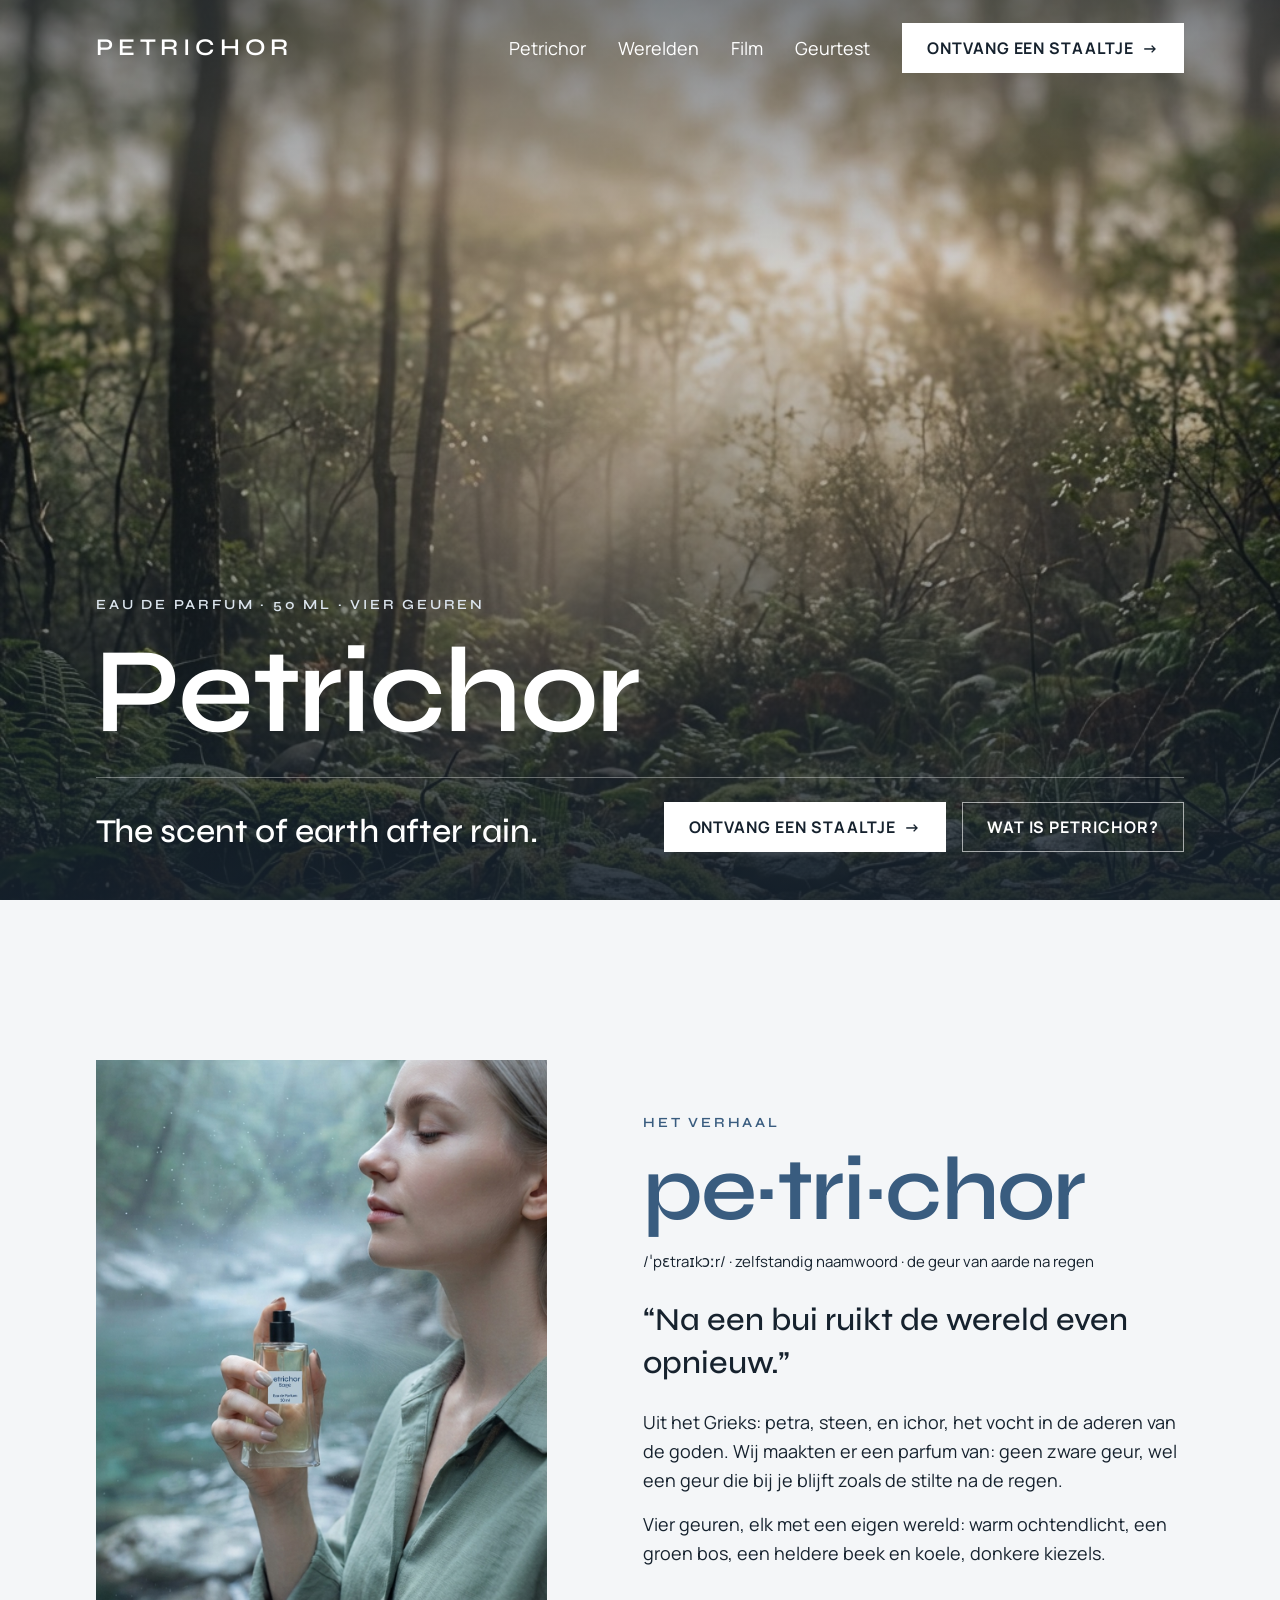
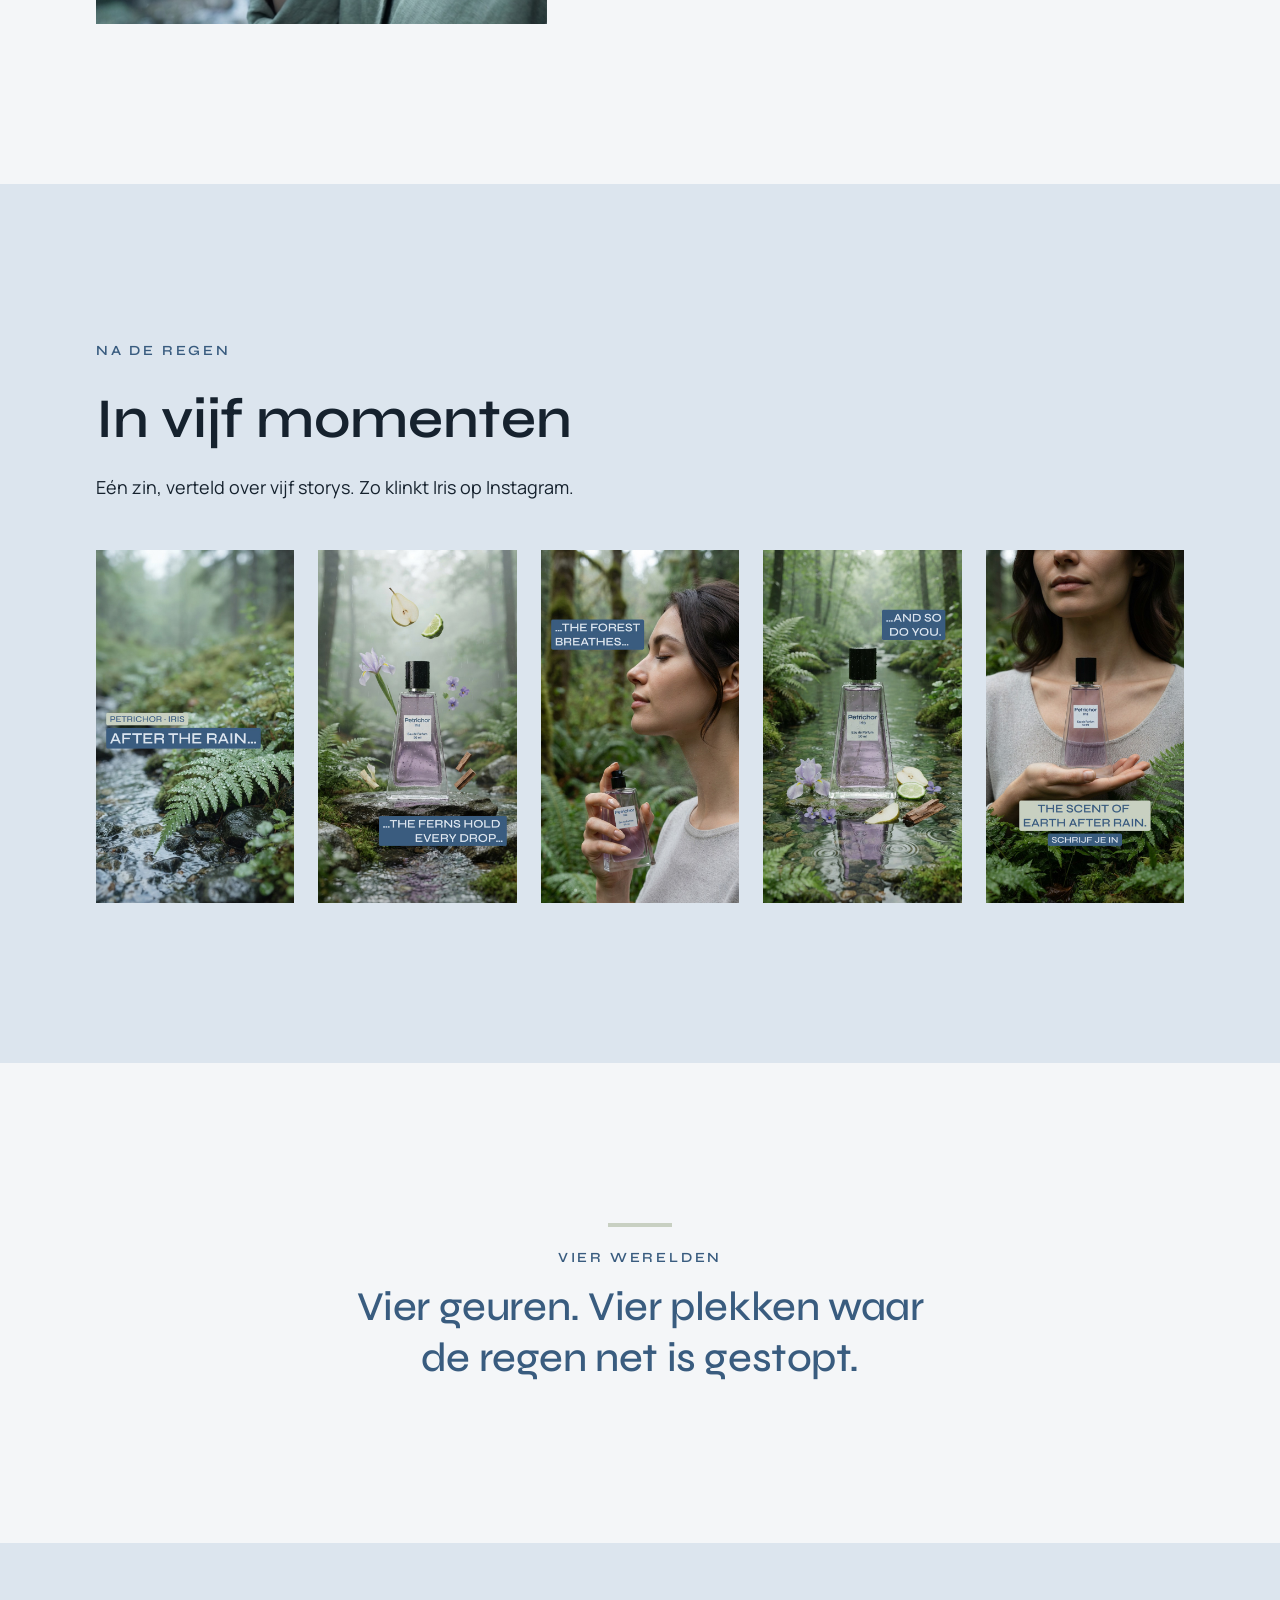
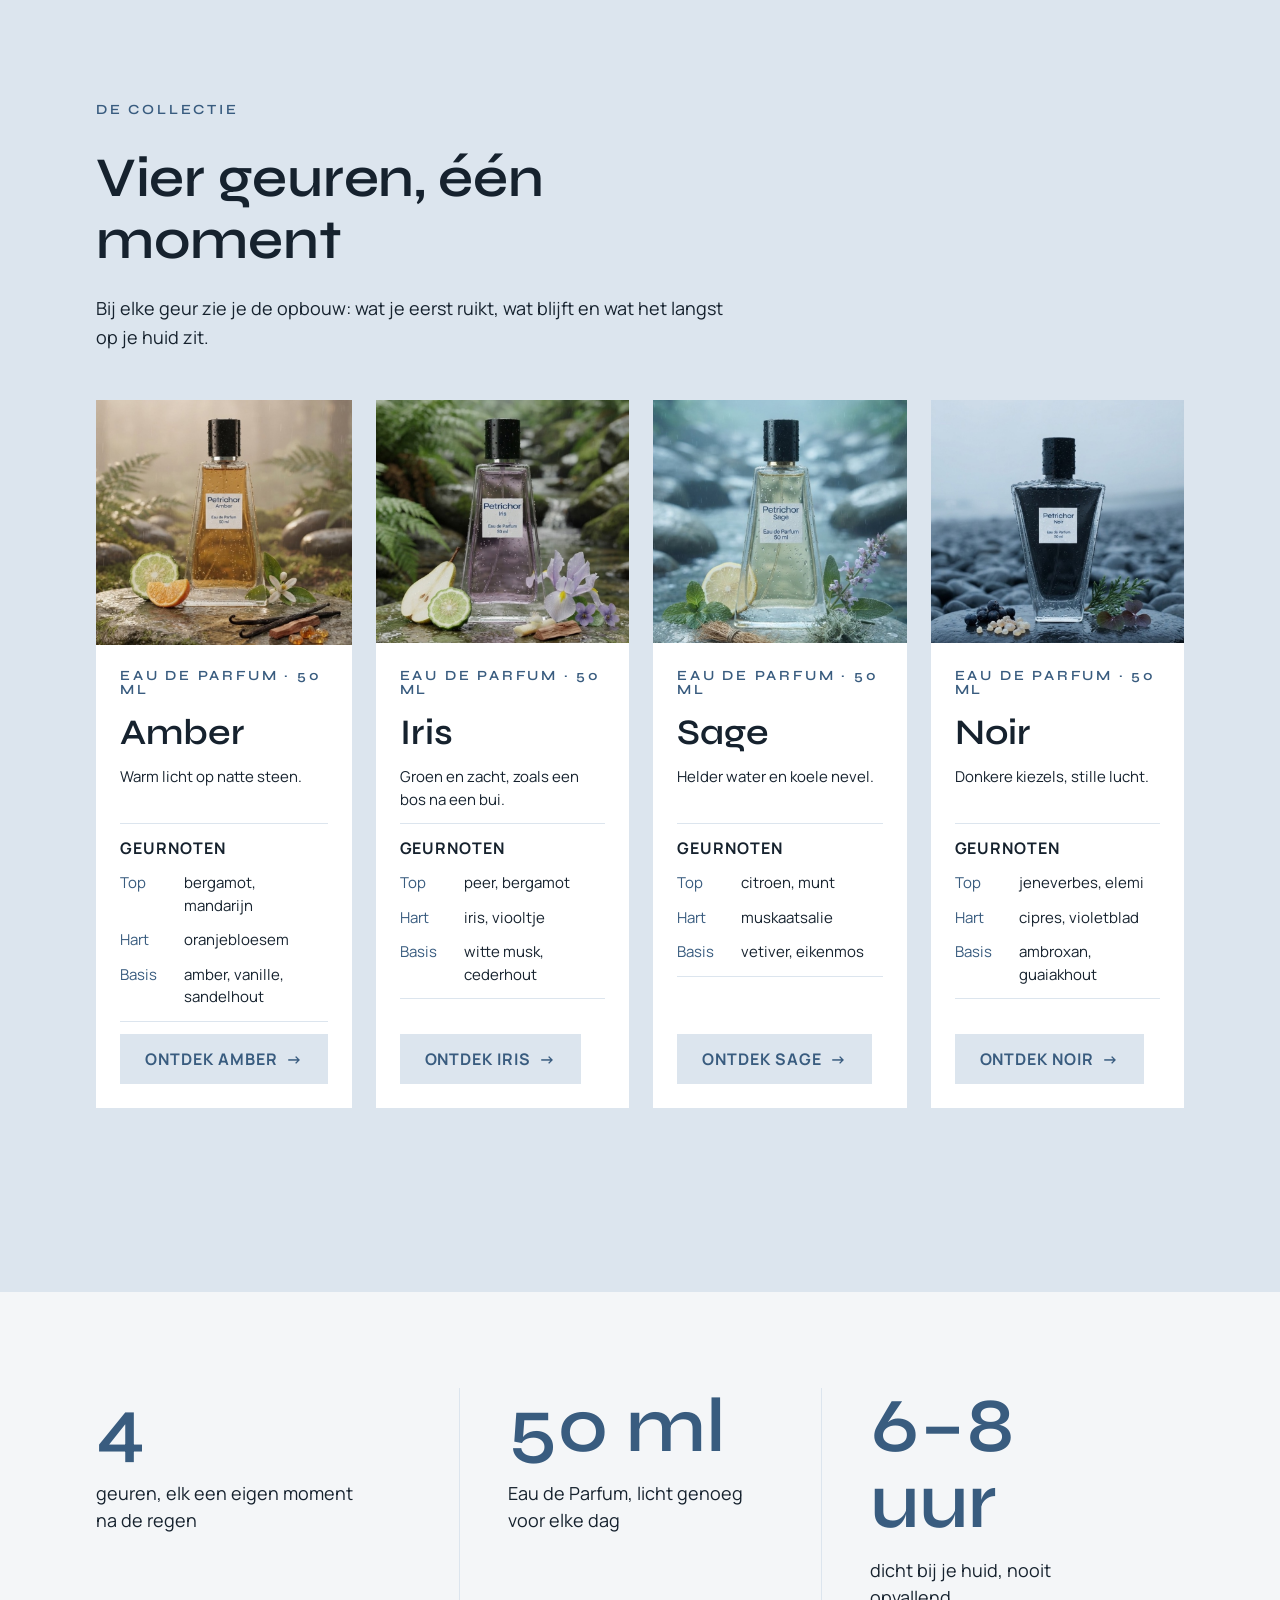
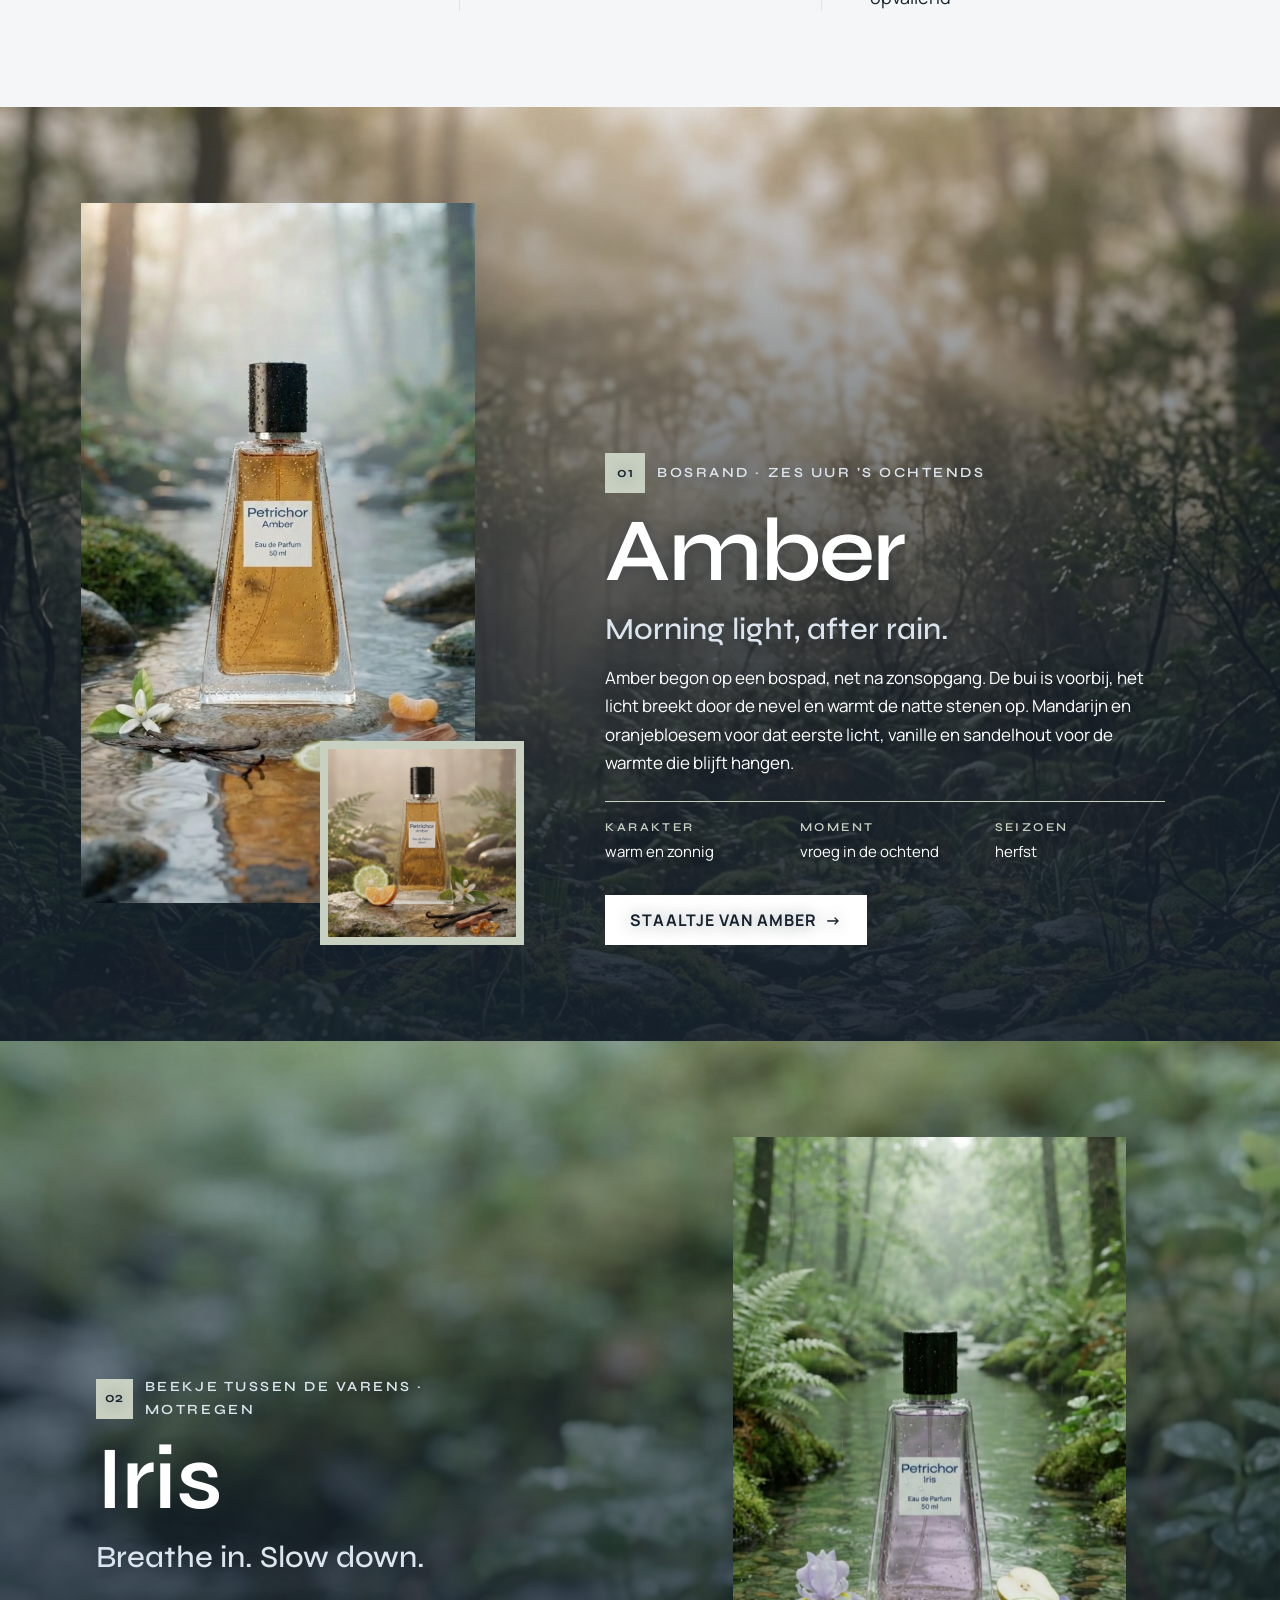
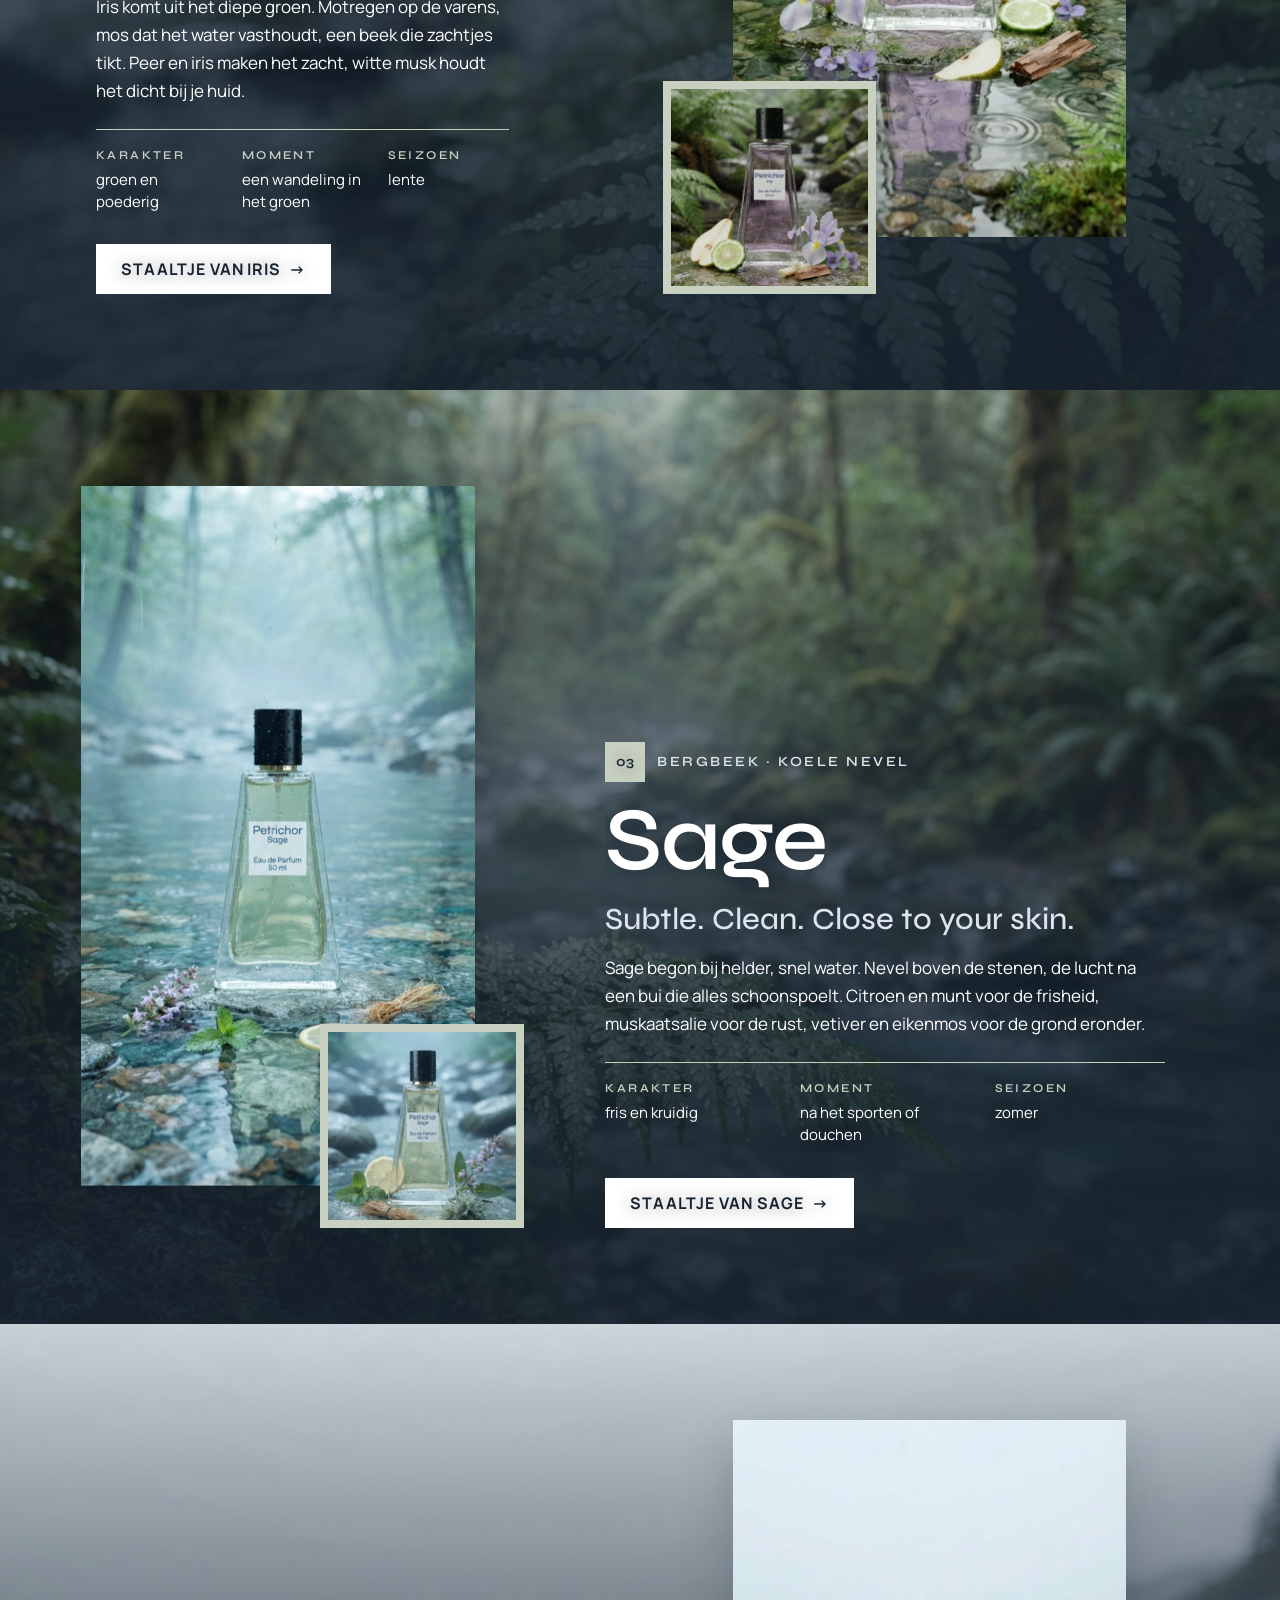
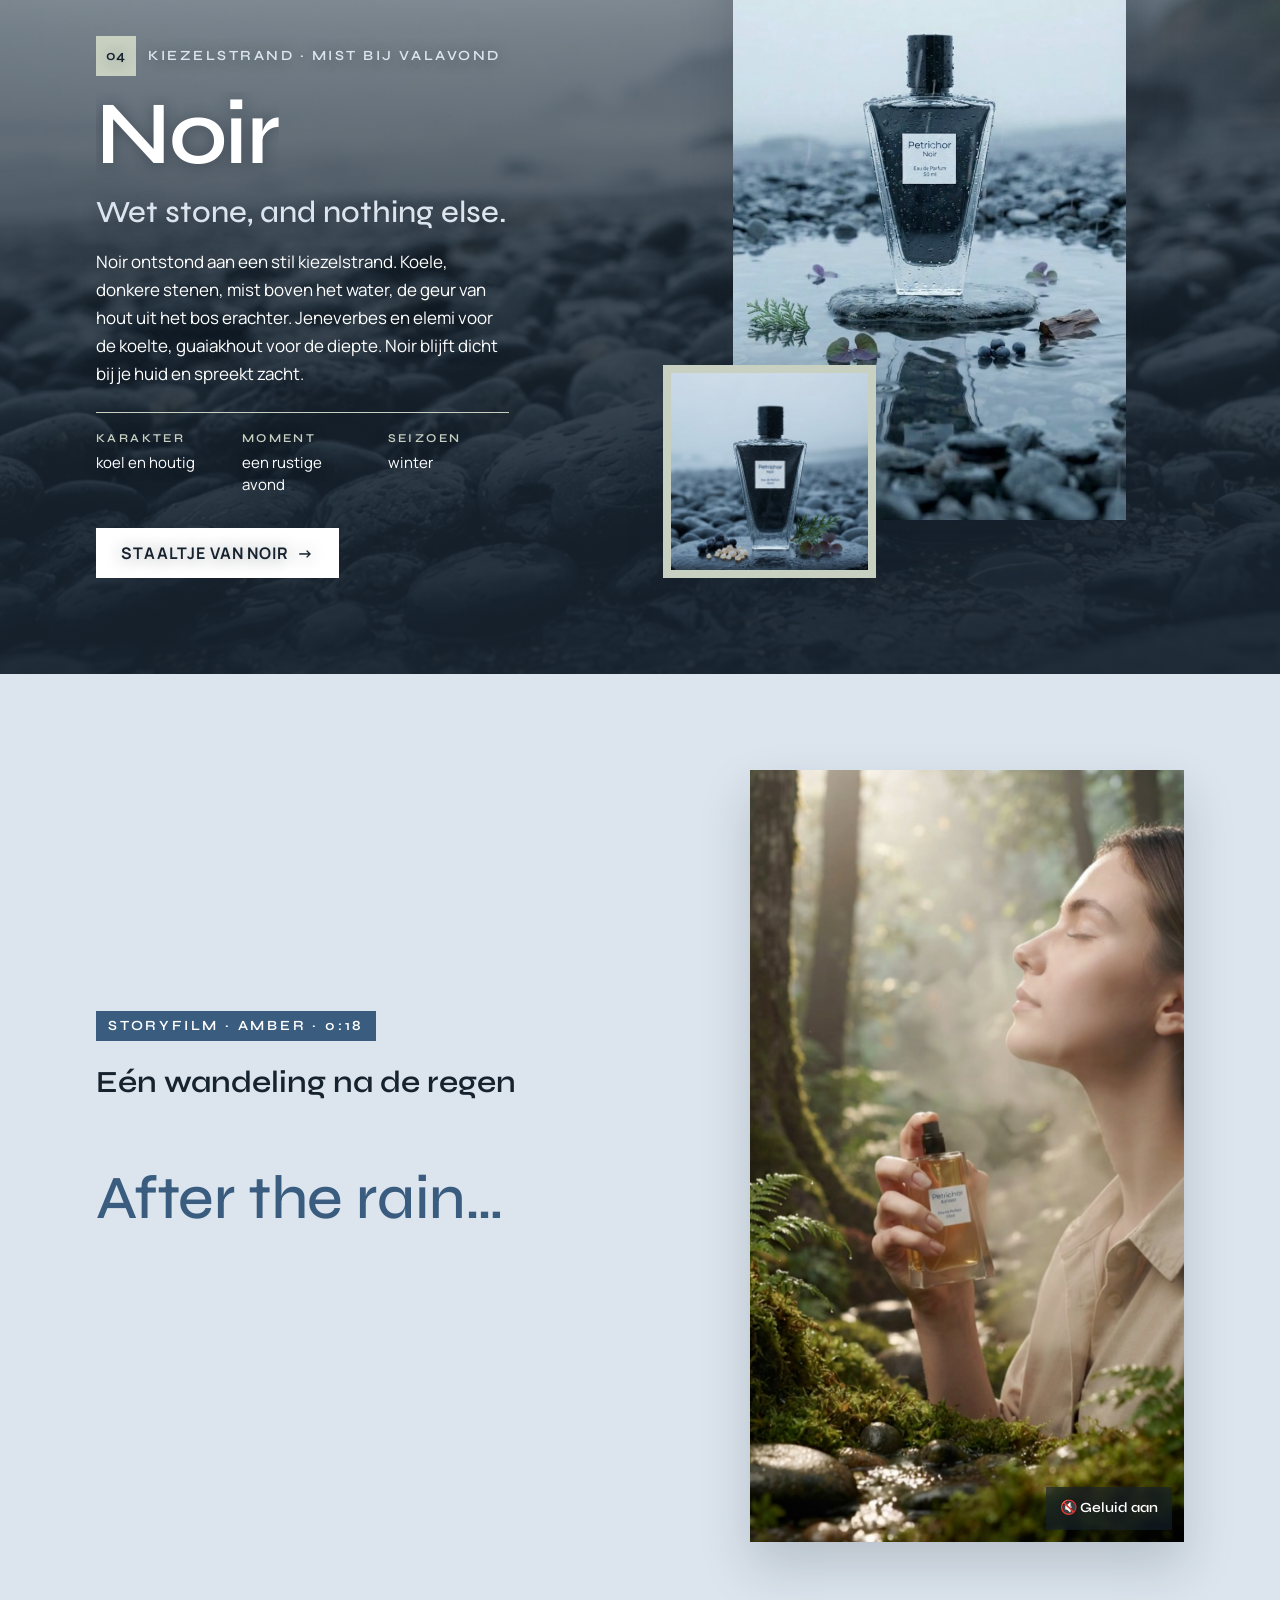
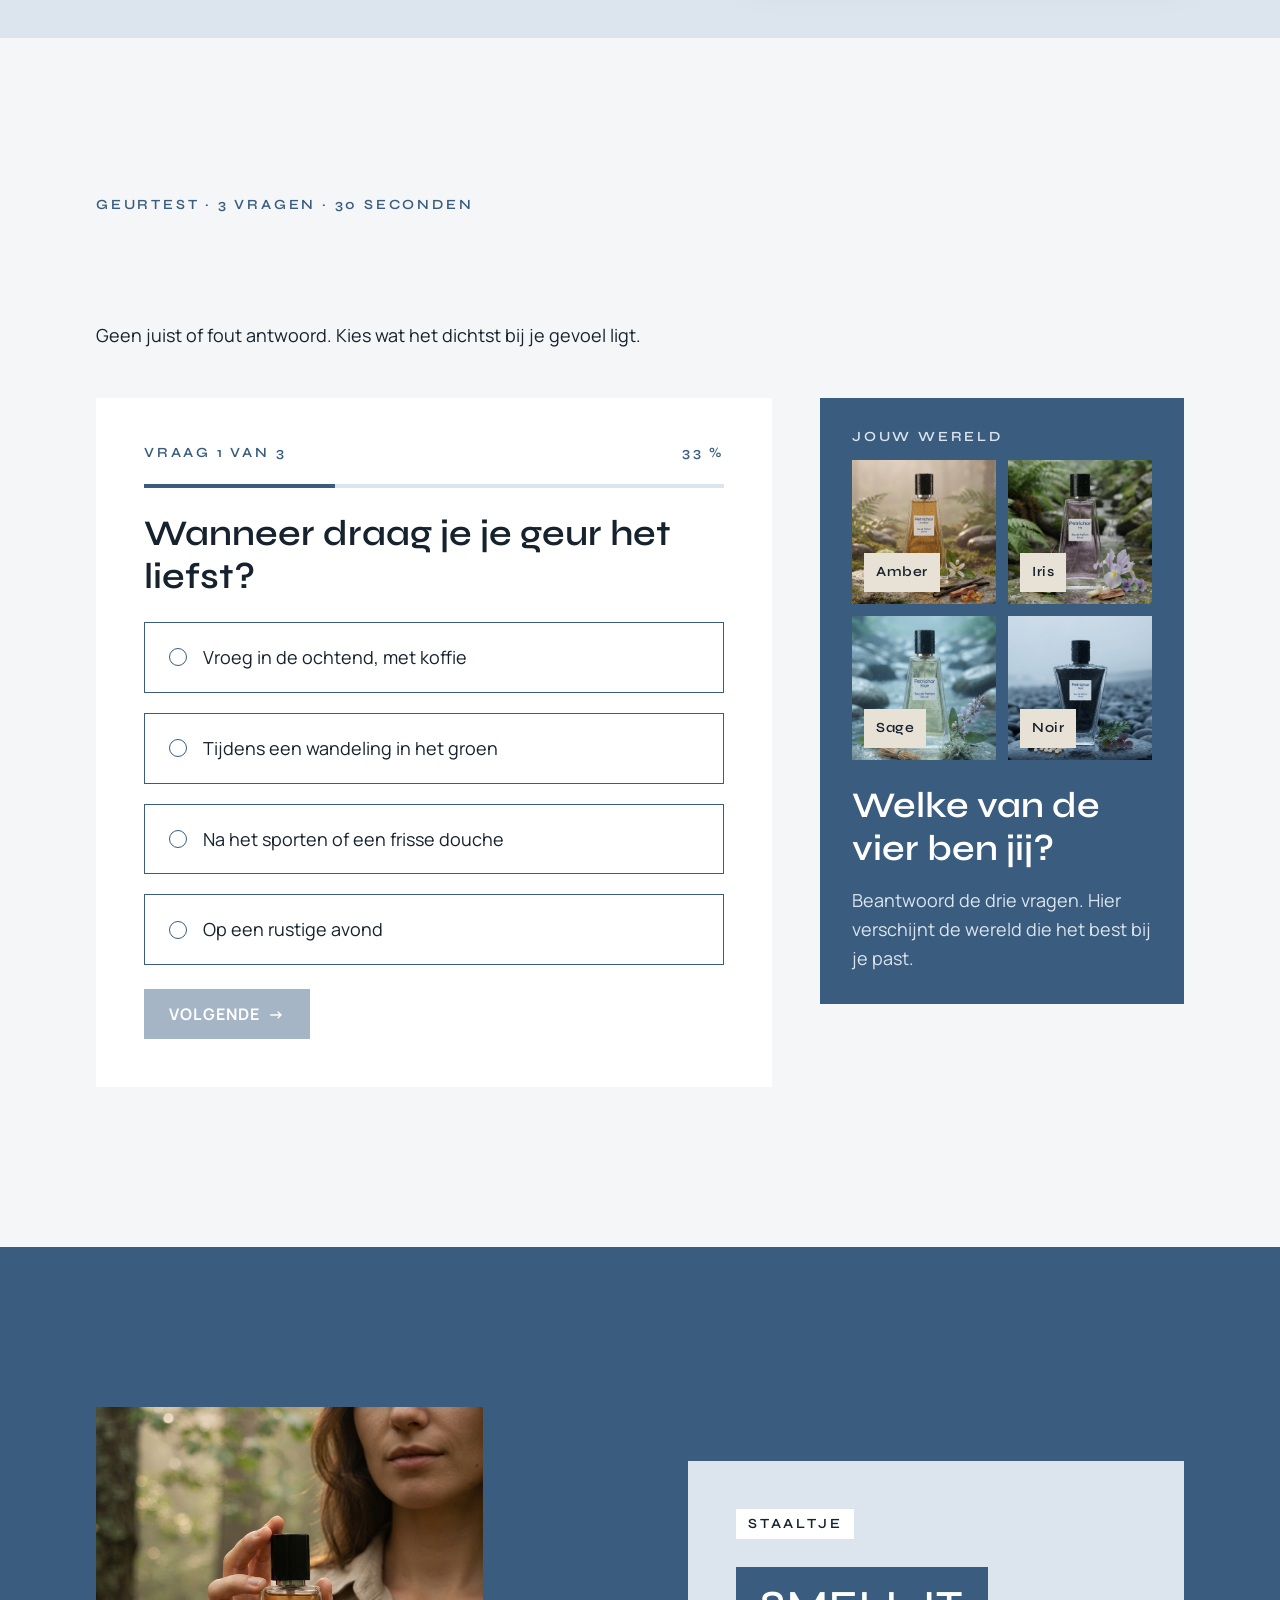
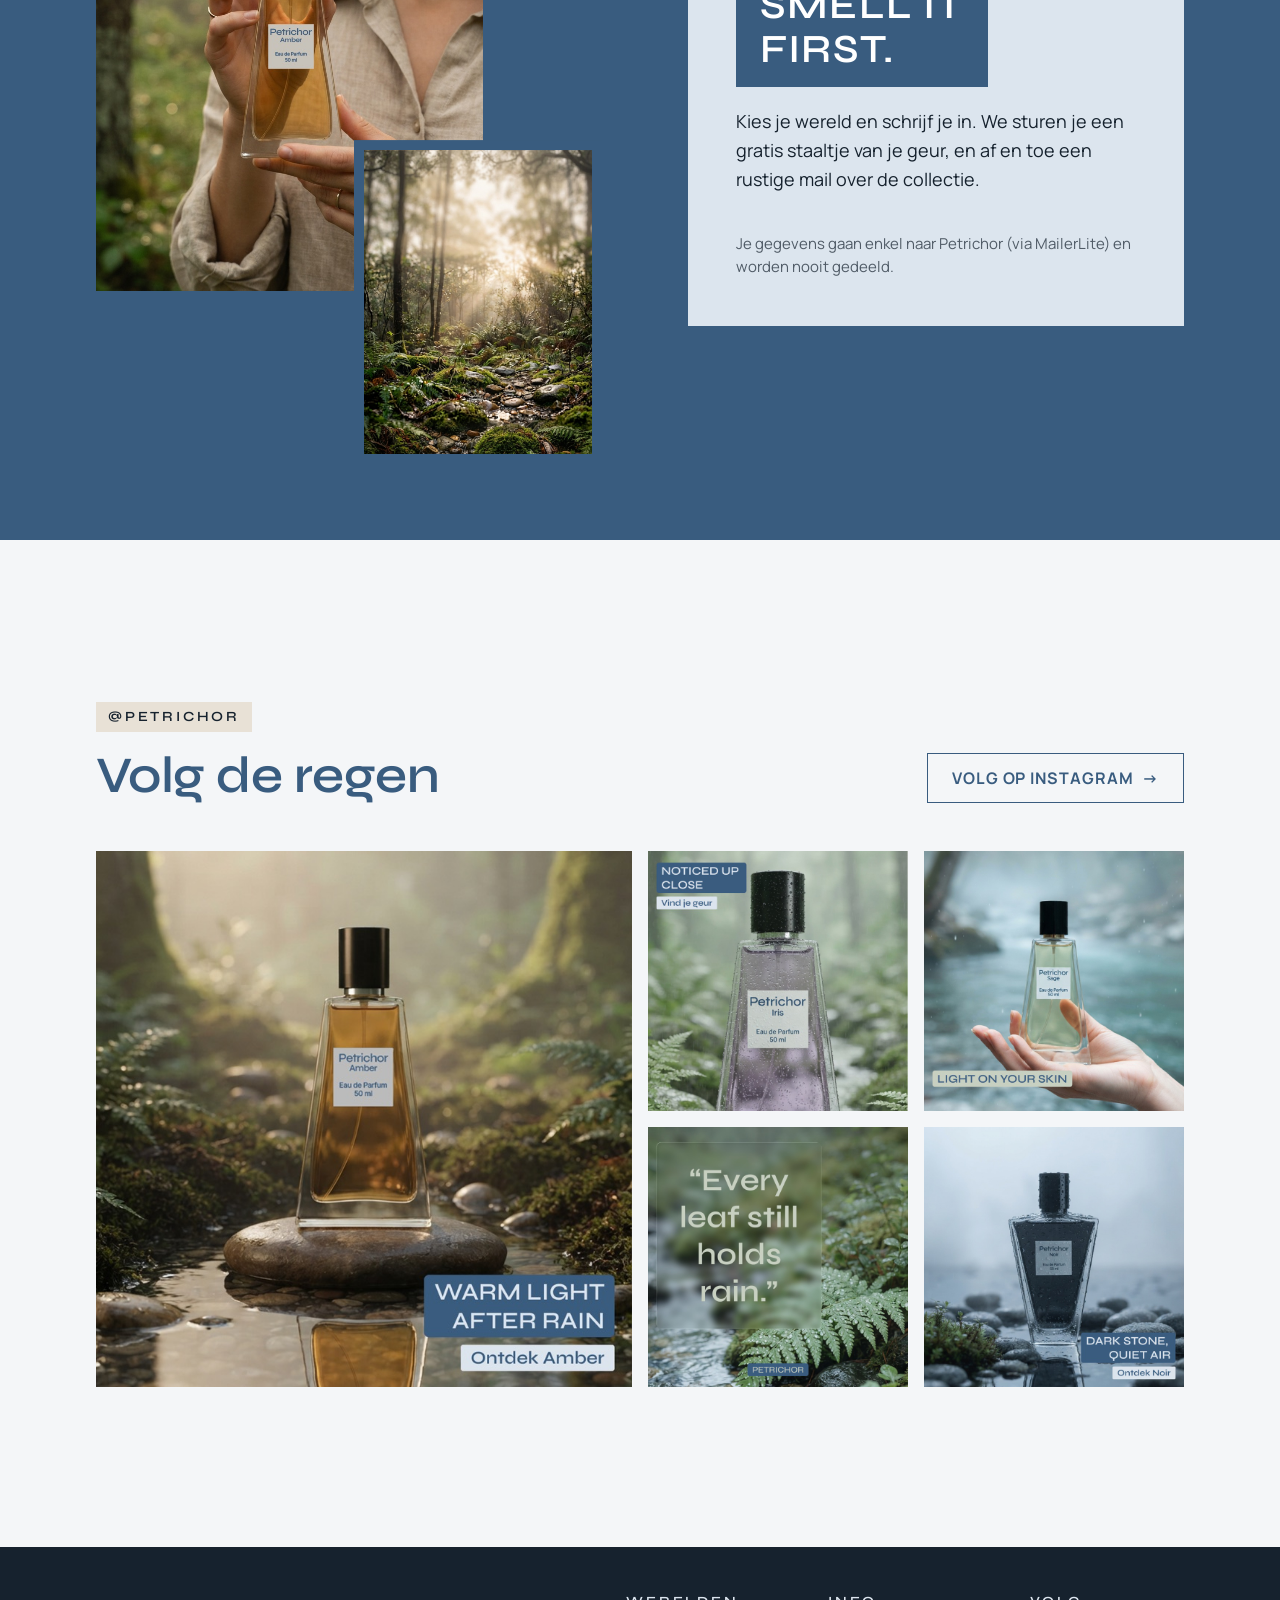
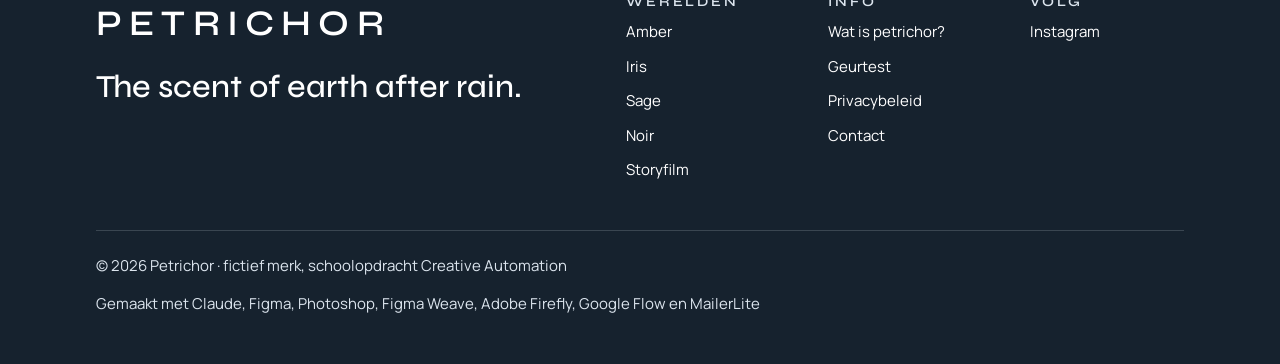
==== commit 945dd58a: "Add files via upload" ====
--- a/index.html
+++ b/index.html
@@ -7,7 +7,7 @@
   <meta name="description" content="Petrichor, Eau de Parfum 50 ml in vier geuren: Amber, Iris, Sage en Noir. Lees waar het woord vandaan komt, ontdek de vier werelden en ontvang een staaltje.">
   <meta property="og:title" content="Petrichor · The scent of earth after rain">
   <meta property="og:description" content="Vier geuren, vier plekken na de regen. Schrijf je in en ontvang een staaltje van je geur.">
-  <meta property="og:image" content="assets/img/ontstaan_amber.jpg">
+  <meta property="og:image" content="https://elishajacobs.github.io/petrichor/assets/img/ontstaan_amber.jpg">
   <meta name="theme-color" content="#16222E">
   <link rel="preconnect" href="https://fonts.googleapis.com">
   <link rel="preconnect" href="https://fonts.gstatic.com" crossorigin>
@@ -449,7 +449,7 @@
       </div>
       <div class="footer__bottom">
         <p>© 2026 Petrichor · fictief merk, schoolopdracht Creative Automation</p>
-        <p>Gemaakt met Claude, Figma en MailerLite</p>
+        <p>Gemaakt met Claude, Figma, Photoshop, Figma Weave, Adobe Firefly, Google Flow en MailerLite</p>
       </div>
     </div>
   </footer>
